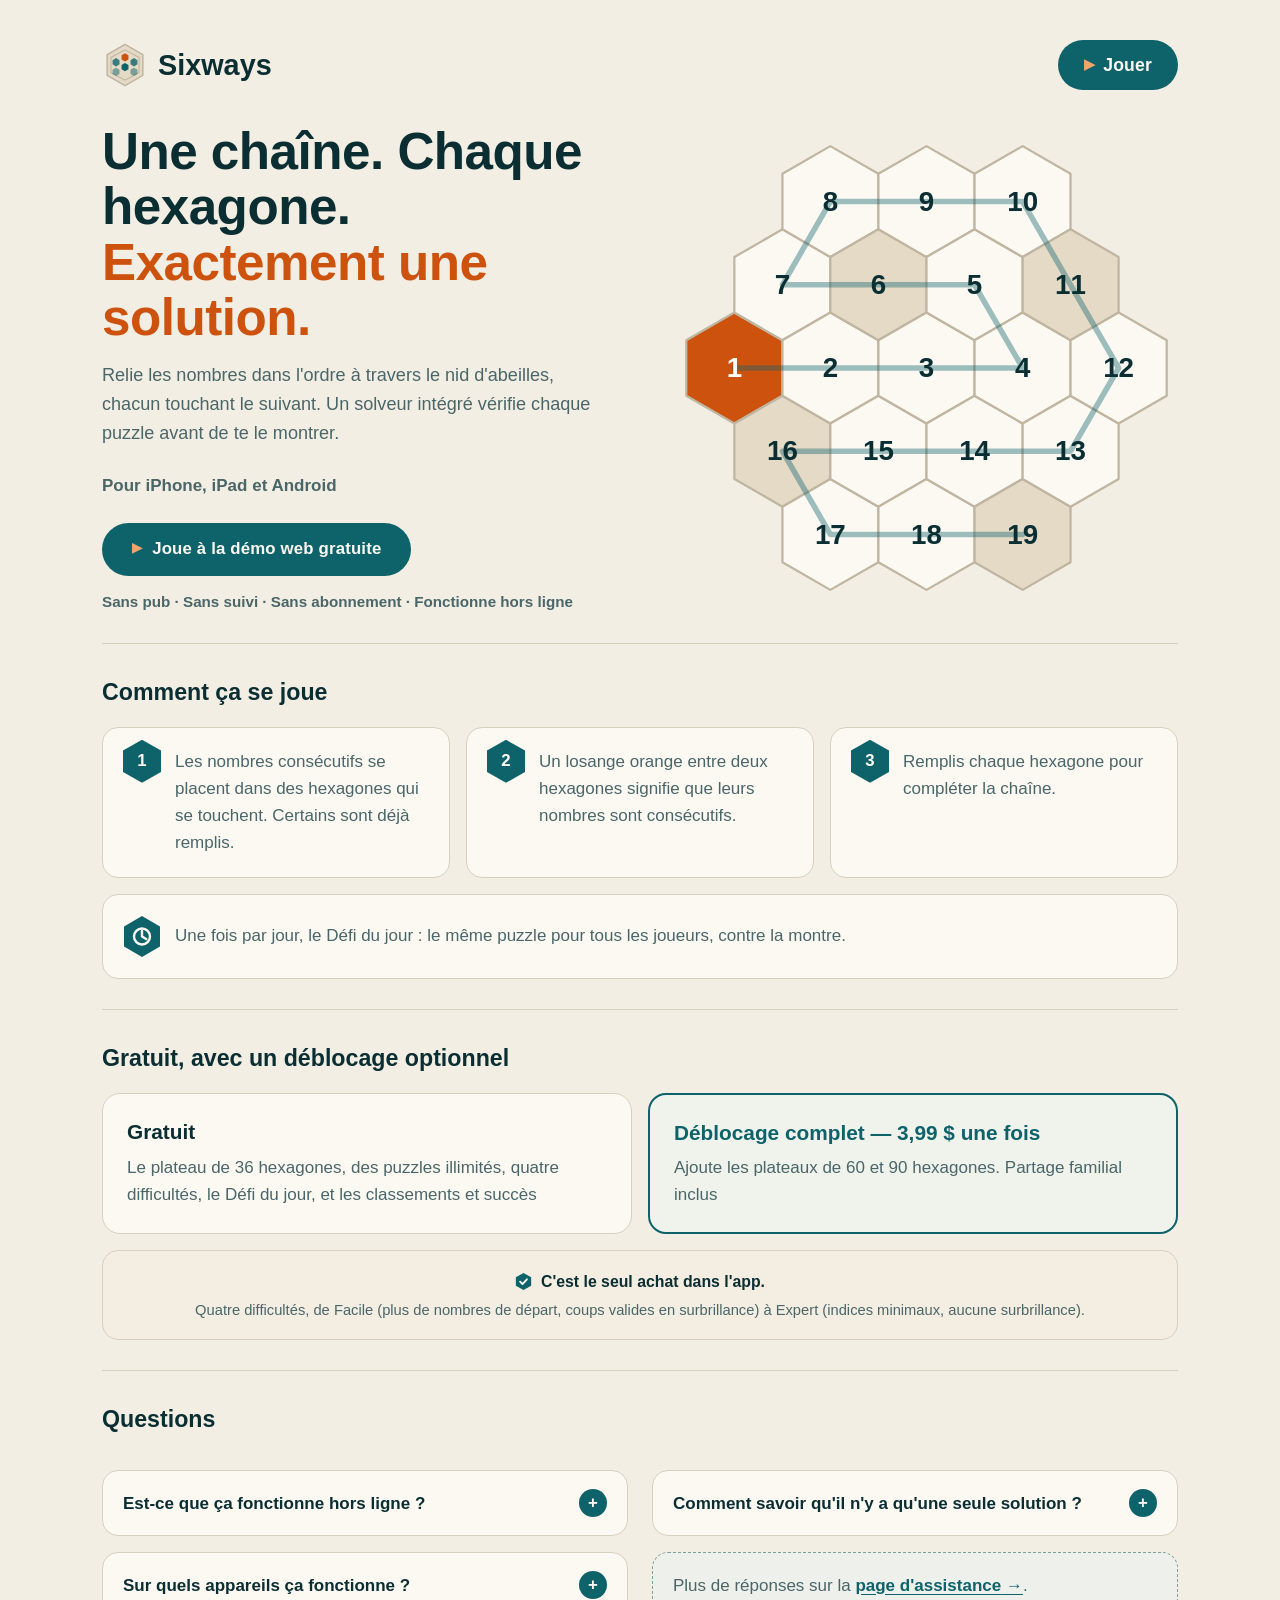
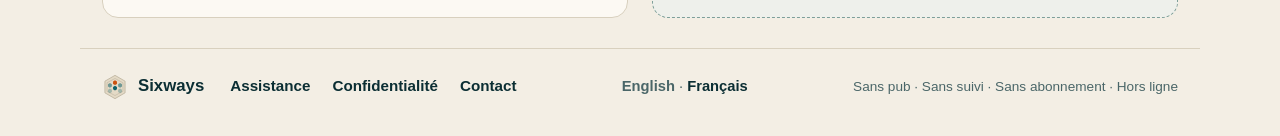
==== fr/index.html @ f5c94989 "Platform-neutral texts for Apple + Android + web, French quality sweep (Mistral-checked)" ====
<!DOCTYPE html>
<html lang="fr">
<head>
<meta charset="utf-8">
<meta name="viewport" content="width=device-width, initial-scale=1">
<title>Sixways — puzzle hexagonal de nombres</title>
<meta name="description" content="Sixways est un puzzle de logique hexagonal : relie les nombres sur le nid d'abeilles — chaque plateau a exactement une solution. Démo gratuite, puzzle du jour.">
<link rel="canonical" href="https://sixways.app/fr/">
<link rel="alternate" hreflang="en" href="https://sixways.app/">
<link rel="alternate" hreflang="fr" href="https://sixways.app/fr/">
<link rel="alternate" hreflang="x-default" href="https://sixways.app/">
<meta property="og:type" content="website">
<meta property="og:site_name" content="Sixways">
<meta property="og:title" content="Sixways — puzzle hexagonal de nombres">
<meta property="og:description" content="Sixways est un puzzle de logique hexagonal : relie les nombres sur le nid d'abeilles — chaque plateau a exactement une solution. Démo gratuite, puzzle du jour.">
<meta property="og:url" content="https://sixways.app/fr/">
<meta property="og:locale" content="fr_FR">
<meta property="og:locale:alternate" content="en_US">
<meta name="twitter:card" content="summary">
<meta name="twitter:title" content="Sixways — puzzle hexagonal de nombres">
<meta name="twitter:description" content="Sixways est un puzzle de logique hexagonal : relie les nombres sur le nid d'abeilles — chaque plateau a exactement une solution. Démo gratuite, puzzle du jour.">
<meta name="theme-color" content="#F3EEE4">
<meta name="theme-color" media="(prefers-color-scheme: dark)" content="#0B2226">
<link rel="icon" href="data:image/svg+xml,%3Csvg%20xmlns%3D%22http%3A%2F%2Fwww.w3.org%2F2000%2Fsvg%22%20viewBox%3D%220%200%2048%2048%22%3E%3Cpolygon%20points%3D%2224%2C2.5%2042.6%2C13.25%2042.6%2C34.75%2024%2C45.5%205.4%2C34.75%205.4%2C13.25%22%20fill%3D%22%23E4DAC6%22%20stroke%3D%22%23BFB5A0%22%20stroke-width%3D%221.6%22%2F%3E%3Cpolygon%20points%3D%2224%2C8.2%2038.7%2C16.1%2038.7%2C31.9%2024%2C39.8%209.3%2C31.9%209.3%2C16.1%22%20fill%3D%22none%22%20stroke%3D%22%23BFB5A0%22%20stroke-width%3D%221.1%22%2F%3E%3Cg%20transform%3D%22translate%289.6%209.6%29%20scale%280.72%29%22%3E%3Cg%20fill%3D%22%230E636B%22%3E%3Cpolygon%20points%3D%2220%2C3%2025%2C6%2025%2C12%2020%2C15%2015%2C12%2015%2C6%22%20fill%3D%22%23CC520E%22%2F%3E%3Cpolygon%20points%3D%2220%2C17%2025%2C20%2025%2C26%2020%2C29%2015%2C26%2015%2C20%22%2F%3E%3Cpolygon%20points%3D%227%2C10%2012%2C13%2012%2C19%207%2C22%202%2C19%202%2C13%22%20opacity%3D%22.55%22%2F%3E%3Cpolygon%20points%3D%2233%2C10%2038%2C13%2038%2C19%2033%2C22%2028%2C19%2028%2C13%22%20opacity%3D%22.55%22%2F%3E%3Cpolygon%20points%3D%227%2C24%2012%2C27%2012%2C33%207%2C36%202%2C33%202%2C27%22%20opacity%3D%22.3%22%2F%3E%3Cpolygon%20points%3D%2233%2C24%2038%2C27%2038%2C33%2033%2C36%2028%2C33%2028%2C27%22%20opacity%3D%22.3%22%2F%3E%3C%2Fg%3E%3C%2Fg%3E%3C%2Fsvg%3E">
<script type="application/ld+json">
{
  "@context": "https://schema.org",
  "@graph": [
    {
      "@type": "MobileApplication",
      "name": "Sixways",
      "url": "https://sixways.app/fr/",
      "description": "Sixways est un puzzle de logique hexagonal pour iPhone, iPad et Android : relie les nombres sur le nid d'abeilles, chaque plateau a exactement une solution. Gratuit, avec un déblocage complet optionnel à 3,99 $ en achat unique qui ajoute les grands plateaux. Sans pub, sans suivi, sans abonnement. Fonctionne hors ligne.",
      "operatingSystem": ["iOS", "Android"],
      "applicationCategory": "GameApplication",
      "inLanguage": ["fr", "en"],
      "offers": [
        { "@type": "Offer", "name": "Sixways (gratuit)", "price": "0", "priceCurrency": "USD" },
        { "@type": "Offer", "name": "Déblocage complet Sixways (achat unique intégré)", "price": "3.99", "priceCurrency": "USD" }
      ]
    },
    {
      "@type": "WebApplication",
      "name": "Démo web Sixways",
      "url": "https://sixways.app/play/",
      "description": "Joue à la démo gratuite de Sixways dans ton navigateur : le puzzle hexagonal de nombres en plateaux de 36, 60 et 90 cases, quatre difficultés, puzzles illimités et le défi du jour. Sans pub, sans suivi.",
      "applicationCategory": "GameApplication",
      "browserRequirements": "Requires JavaScript",
      "inLanguage": ["fr", "en"],
      "offers": { "@type": "Offer", "price": "0", "priceCurrency": "USD" }
    }
  ]
}
</script>
<link rel="stylesheet" href="../styles.css?v=11">
</head>
<body>
<header>
  <a class="brand" href="index.html" aria-label="Accueil Sixways"><svg width="26" height="26" viewBox="0 0 48 48" aria-hidden="true"><polygon points="24,2.5 42.6,13.25 42.6,34.75 24,45.5 5.4,34.75 5.4,13.25" fill="#E4DAC6" stroke="#BFB5A0" stroke-width="1.6"/><polygon points="24,8.2 38.7,16.1 38.7,31.9 24,39.8 9.3,31.9 9.3,16.1" fill="none" stroke="#BFB5A0" stroke-width="1.1"/><g transform="translate(9.6 9.6) scale(0.72)"><g fill="#0E636B"><polygon points="20,3 25,6 25,12 20,15 15,12 15,6" fill="#CC520E"/><polygon points="20,17 25,20 25,26 20,29 15,26 15,20"/><polygon points="7,10 12,13 12,19 7,22 2,19 2,13" opacity=".55"/><polygon points="33,10 38,13 38,19 33,22 28,19 28,13" opacity=".55"/><polygon points="7,24 12,27 12,33 7,36 2,33 2,27" opacity=".3"/><polygon points="33,24 38,27 38,33 33,36 28,33 28,27" opacity=".3"/></g></g></svg><span>Sixways</span></a>
  <nav aria-label="Main"><a class="nav-play" href="../play/"><span class="tri" aria-hidden="true">▶</span>Jouer</a></nav>
</header>
<main>

  <section class="hero">
    <h1>Une chaîne. Chaque hexagone.<br><span class="accent">Exactement une solution.</span></h1>
    <p class="lede">Relie les nombres dans l'ordre à travers le nid d'abeilles, chacun touchant le suivant. Un solveur intégré vérifie chaque puzzle avant de te le montrer.</p>
    <div class="board"><svg viewBox="-136 -126 272 252" role="img" aria-label="Un nid d'abeilles de dix-neuf hexagones avec les nombres de 1 à 19 reliés en une seule chaîne">
<polygon points="-103.9,-30.0 -77.9,-15.0 -77.9,15.0 -103.9,30.0 -129.9,15.0 -129.9,-15.0" fill="#CC520E" stroke="#BFB5A0" stroke-width="1.2" stroke-linejoin="round"/>
<polygon points="-77.9,15.0 -52.0,30.0 -52.0,60.0 -77.9,75.0 -103.9,60.0 -103.9,30.0" fill="#E4DAC6" stroke="#BFB5A0" stroke-width="1.2" stroke-linejoin="round"/>
<polygon points="-52.0,60.0 -26.0,75.0 -26.0,105.0 -52.0,120.0 -77.9,105.0 -77.9,75.0" fill="#FCF9F3" stroke="#BFB5A0" stroke-width="1.2" stroke-linejoin="round"/>
<polygon points="-77.9,-75.0 -52.0,-60.0 -52.0,-30.0 -77.9,-15.0 -103.9,-30.0 -103.9,-60.0" fill="#FCF9F3" stroke="#BFB5A0" stroke-width="1.2" stroke-linejoin="round"/>
<polygon points="-52.0,-30.0 -26.0,-15.0 -26.0,15.0 -52.0,30.0 -77.9,15.0 -77.9,-15.0" fill="#FCF9F3" stroke="#BFB5A0" stroke-width="1.2" stroke-linejoin="round"/>
<polygon points="-26.0,15.0 0.0,30.0 0.0,60.0 -26.0,75.0 -52.0,60.0 -52.0,30.0" fill="#FCF9F3" stroke="#BFB5A0" stroke-width="1.2" stroke-linejoin="round"/>
<polygon points="0.0,60.0 26.0,75.0 26.0,105.0 0.0,120.0 -26.0,105.0 -26.0,75.0" fill="#FCF9F3" stroke="#BFB5A0" stroke-width="1.2" stroke-linejoin="round"/>
<polygon points="-52.0,-120.0 -26.0,-105.0 -26.0,-75.0 -52.0,-60.0 -77.9,-75.0 -77.9,-105.0" fill="#FCF9F3" stroke="#BFB5A0" stroke-width="1.2" stroke-linejoin="round"/>
<polygon points="-26.0,-75.0 0.0,-60.0 0.0,-30.0 -26.0,-15.0 -52.0,-30.0 -52.0,-60.0" fill="#E4DAC6" stroke="#BFB5A0" stroke-width="1.2" stroke-linejoin="round"/>
<polygon points="0.0,-30.0 26.0,-15.0 26.0,15.0 0.0,30.0 -26.0,15.0 -26.0,-15.0" fill="#FCF9F3" stroke="#BFB5A0" stroke-width="1.2" stroke-linejoin="round"/>
<polygon points="26.0,15.0 52.0,30.0 52.0,60.0 26.0,75.0 0.0,60.0 0.0,30.0" fill="#FCF9F3" stroke="#BFB5A0" stroke-width="1.2" stroke-linejoin="round"/>
<polygon points="52.0,60.0 77.9,75.0 77.9,105.0 52.0,120.0 26.0,105.0 26.0,75.0" fill="#E4DAC6" stroke="#BFB5A0" stroke-width="1.2" stroke-linejoin="round"/>
<polygon points="0.0,-120.0 26.0,-105.0 26.0,-75.0 0.0,-60.0 -26.0,-75.0 -26.0,-105.0" fill="#FCF9F3" stroke="#BFB5A0" stroke-width="1.2" stroke-linejoin="round"/>
<polygon points="26.0,-75.0 52.0,-60.0 52.0,-30.0 26.0,-15.0 0.0,-30.0 0.0,-60.0" fill="#FCF9F3" stroke="#BFB5A0" stroke-width="1.2" stroke-linejoin="round"/>
<polygon points="52.0,-30.0 77.9,-15.0 77.9,15.0 52.0,30.0 26.0,15.0 26.0,-15.0" fill="#FCF9F3" stroke="#BFB5A0" stroke-width="1.2" stroke-linejoin="round"/>
<polygon points="77.9,15.0 103.9,30.0 103.9,60.0 77.9,75.0 52.0,60.0 52.0,30.0" fill="#FCF9F3" stroke="#BFB5A0" stroke-width="1.2" stroke-linejoin="round"/>
<polygon points="52.0,-120.0 77.9,-105.0 77.9,-75.0 52.0,-60.0 26.0,-75.0 26.0,-105.0" fill="#FCF9F3" stroke="#BFB5A0" stroke-width="1.2" stroke-linejoin="round"/>
<polygon points="77.9,-75.0 103.9,-60.0 103.9,-30.0 77.9,-15.0 52.0,-30.0 52.0,-60.0" fill="#E4DAC6" stroke="#BFB5A0" stroke-width="1.2" stroke-linejoin="round"/>
<polygon points="103.9,-30.0 129.9,-15.0 129.9,15.0 103.9,30.0 77.9,15.0 77.9,-15.0" fill="#FCF9F3" stroke="#BFB5A0" stroke-width="1.2" stroke-linejoin="round"/>
<polyline points="-103.9,0.0 -52.0,0.0 0.0,0.0 52.0,0.0 26.0,-45.0 -26.0,-45.0 -77.9,-45.0 -52.0,-90.0 0.0,-90.0 52.0,-90.0 77.9,-45.0 103.9,0.0 77.9,45.0 26.0,45.0 -26.0,45.0 -77.9,45.0 -52.0,90.0 0.0,90.0 52.0,90.0" fill="none" stroke="#0E636B" stroke-width="3" stroke-linecap="round" stroke-linejoin="round" opacity="0.4"/>
<text x="-103.9" y="5.0" text-anchor="middle" font-size="15" font-weight="700" fill="#FFFDF9" font-family="ui-rounded,-apple-system,'SF Pro Rounded',sans-serif">1</text>
<text x="-77.9" y="50.0" text-anchor="middle" font-size="15" font-weight="700" fill="#0B2E33" font-family="ui-rounded,-apple-system,'SF Pro Rounded',sans-serif">16</text>
<text x="-52.0" y="95.0" text-anchor="middle" font-size="15" font-weight="700" fill="#0B2E33" font-family="ui-rounded,-apple-system,'SF Pro Rounded',sans-serif">17</text>
<text x="-77.9" y="-40.0" text-anchor="middle" font-size="15" font-weight="700" fill="#0B2E33" font-family="ui-rounded,-apple-system,'SF Pro Rounded',sans-serif">7</text>
<text x="-52.0" y="5.0" text-anchor="middle" font-size="15" font-weight="700" fill="#0B2E33" font-family="ui-rounded,-apple-system,'SF Pro Rounded',sans-serif">2</text>
<text x="-26.0" y="50.0" text-anchor="middle" font-size="15" font-weight="700" fill="#0B2E33" font-family="ui-rounded,-apple-system,'SF Pro Rounded',sans-serif">15</text>
<text x="0.0" y="95.0" text-anchor="middle" font-size="15" font-weight="700" fill="#0B2E33" font-family="ui-rounded,-apple-system,'SF Pro Rounded',sans-serif">18</text>
<text x="-52.0" y="-85.0" text-anchor="middle" font-size="15" font-weight="700" fill="#0B2E33" font-family="ui-rounded,-apple-system,'SF Pro Rounded',sans-serif">8</text>
<text x="-26.0" y="-40.0" text-anchor="middle" font-size="15" font-weight="700" fill="#0B2E33" font-family="ui-rounded,-apple-system,'SF Pro Rounded',sans-serif">6</text>
<text x="0.0" y="5.0" text-anchor="middle" font-size="15" font-weight="700" fill="#0B2E33" font-family="ui-rounded,-apple-system,'SF Pro Rounded',sans-serif">3</text>
<text x="26.0" y="50.0" text-anchor="middle" font-size="15" font-weight="700" fill="#0B2E33" font-family="ui-rounded,-apple-system,'SF Pro Rounded',sans-serif">14</text>
<text x="52.0" y="95.0" text-anchor="middle" font-size="15" font-weight="700" fill="#0B2E33" font-family="ui-rounded,-apple-system,'SF Pro Rounded',sans-serif">19</text>
<text x="0.0" y="-85.0" text-anchor="middle" font-size="15" font-weight="700" fill="#0B2E33" font-family="ui-rounded,-apple-system,'SF Pro Rounded',sans-serif">9</text>
<text x="26.0" y="-40.0" text-anchor="middle" font-size="15" font-weight="700" fill="#0B2E33" font-family="ui-rounded,-apple-system,'SF Pro Rounded',sans-serif">5</text>
<text x="52.0" y="5.0" text-anchor="middle" font-size="15" font-weight="700" fill="#0B2E33" font-family="ui-rounded,-apple-system,'SF Pro Rounded',sans-serif">4</text>
<text x="77.9" y="50.0" text-anchor="middle" font-size="15" font-weight="700" fill="#0B2E33" font-family="ui-rounded,-apple-system,'SF Pro Rounded',sans-serif">13</text>
<text x="52.0" y="-85.0" text-anchor="middle" font-size="15" font-weight="700" fill="#0B2E33" font-family="ui-rounded,-apple-system,'SF Pro Rounded',sans-serif">10</text>
<text x="77.9" y="-40.0" text-anchor="middle" font-size="15" font-weight="700" fill="#0B2E33" font-family="ui-rounded,-apple-system,'SF Pro Rounded',sans-serif">11</text>
<text x="103.9" y="5.0" text-anchor="middle" font-size="15" font-weight="700" fill="#0B2E33" font-family="ui-rounded,-apple-system,'SF Pro Rounded',sans-serif">12</text>
</svg></div>
    <p class="soon">Pour iPhone, iPad et Android</p>
    <p class="play-cta"><a class="play-button" href="../play/"><span class="tri" aria-hidden="true">▶</span>Joue à la démo web gratuite</a></p>
    <p class="promises">Sans pub · Sans suivi · Sans abonnement · Fonctionne hors ligne</p>
  </section>

  <section>
    <h2>Comment ça se joue</h2>
    <ol class="steps">
      <li><span>1</span>Les nombres consécutifs se placent dans des hexagones qui se touchent. Certains sont déjà remplis.</li>
      <li><span>2</span>Un losange orange entre deux hexagones signifie que leurs nombres sont consécutifs.</li>
      <li><span>3</span>Remplis chaque hexagone pour compléter la chaîne.</li>
    </ol>
    <div class="daily-note">
      <svg class="daily-mark" width="38" height="43" viewBox="0 0 38 43" aria-hidden="true"><polygon points="19,1 37,11.4 37,31.6 19,42 1,31.6 1,11.4" fill="#0E636B"/><circle cx="19" cy="21.5" r="8" fill="none" stroke="#FCF9F3" stroke-width="2.4"/><path d="M19 15.9 V21.5 L23.2 24.1" fill="none" stroke="#FCF9F3" stroke-width="2.4" stroke-linecap="round" stroke-linejoin="round"/></svg>
      <p>Une fois par jour, le Défi du jour : le même puzzle pour tous les joueurs, contre la montre.</p>
    </div>
  </section>

  <section>
    <h2>Gratuit, avec un déblocage optionnel</h2>
    <ul class="boards">
      <li><strong>Gratuit</strong><span>Le plateau de 36 hexagones, des puzzles illimités, quatre difficultés, le Défi du jour, et les classements et succès</span></li>
      <li><strong>Déblocage complet — 3,99 $ une fois</strong><span>Ajoute les plateaux de 60 et 90 hexagones. Partage familial inclus</span></li>
    </ul>
    <div class="pricing-note">
      <p class="note-main"><svg class="note-mark" width="17" height="19" viewBox="0 0 20 22" aria-hidden="true"><polygon points="10,1 19,6 19,16 10,21 1,16 1,6" fill="#0E636B"/><path d="M6 11.2 8.8 14 14 8.4" fill="none" stroke="#FCF9F3" stroke-width="2.2" stroke-linecap="round" stroke-linejoin="round"/></svg>C'est le seul achat dans l'app.</p>
      <p class="note-sub">Quatre difficultés, de Facile (plus de nombres de départ, coups valides en surbrillance) à Expert (indices minimaux, aucune surbrillance).</p>
    </div>
  </section>

  <section class="faq">
    <h2>Questions</h2>
    <details>
      <summary>Est-ce que ça fonctionne hors ligne ?</summary>
      <p>Oui. Les puzzles sont générés sur ton appareil et ta progression y est
        enregistrée. Seuls la boutique et les services de jeu utilisent une connexion :
        acheter ou restaurer le déblocage, et les classements.</p>
    </details>
    <details>
      <summary>Comment savoir qu'il n'y a qu'une seule solution ?</summary>
      <p>Un solveur intégré vérifie chaque puzzle avant de te le montrer. Si un plateau
        ne peut pas être prouvé comme ayant exactement une solution, il n'arrive jamais
        sur ton écran.</p>
    </details>
    <details>
      <summary>Sur quels appareils ça fonctionne ?</summary>
      <p>Tout iPhone ou iPad sous iOS 17 ou plus récent, ou un téléphone ou une
        tablette Android. Le déblocage te suit sur tes appareils connectés au même
        compte de boutique (compte Apple ou compte Google). La démo gratuite
        fonctionne aussi dans tout navigateur récent.</p>
    </details>
    <p class="more"><span>Plus de réponses sur la <a href="support.html">page d'assistance</a>.</span></p>
  </section>

</main>
<footer>
  <a class="brand" href="index.html"><svg width="26" height="26" viewBox="0 0 48 48" aria-hidden="true"><polygon points="24,2.5 42.6,13.25 42.6,34.75 24,45.5 5.4,34.75 5.4,13.25" fill="#E4DAC6" stroke="#BFB5A0" stroke-width="1.6"/><polygon points="24,8.2 38.7,16.1 38.7,31.9 24,39.8 9.3,31.9 9.3,16.1" fill="none" stroke="#BFB5A0" stroke-width="1.1"/><g transform="translate(9.6 9.6) scale(0.72)"><g fill="#0E636B"><polygon points="20,3 25,6 25,12 20,15 15,12 15,6" fill="#CC520E"/><polygon points="20,17 25,20 25,26 20,29 15,26 15,20"/><polygon points="7,10 12,13 12,19 7,22 2,19 2,13" opacity=".55"/><polygon points="33,10 38,13 38,19 33,22 28,19 28,13" opacity=".55"/><polygon points="7,24 12,27 12,33 7,36 2,33 2,27" opacity=".3"/><polygon points="33,24 38,27 38,33 33,36 28,33 28,27" opacity=".3"/></g></g></svg><span>Sixways</span></a>
  <nav aria-label="Footer"><a href="support.html">Assistance</a><a href="privacy.html">Confidentialité</a><a href="mailto:support@sixways.app?subject=Assistance%20Sixways">Contact</a></nav>
  <p class="lang-select"><a href="../">English</a> · <span class="lang-current">Français</span></p>
  <p class="trust">Sans pub · Sans suivi · Sans abonnement · Hors ligne</p>
</footer>
</body>
</html>
---- styles.css ----
/* Sixways — one column, warm cream, deep teal, burnt orange.
   Palette mirrors the app. No cards, no shadows: whitespace and hairlines. */
:root {
  --canvas: #F3EEE4;
  --surface: #FCF9F3;
  --parchment: #E4DAC6;
  --border: #D8D0BE;
  --ink: #0B2E33;
  --ink-soft: #4A6668;
  --orange: #CC520E;
  --orange-dark: #A84209;
  --teal: #0E636B;
  /* Spacing scale (multiples of 4): one section rhythm everywhere —
     --sp-section of air above AND below every hairline divider,
     16px heading-to-content, 16px from a card grid to following
     text, 16px card gaps and paragraph rhythm. */
  --sp-section: 26px;
}
* { box-sizing: border-box; }
body {
  margin: 0; background: var(--canvas); color: var(--ink);
  font-family: -apple-system, BlinkMacSystemFont, "SF Pro Text", "Segoe UI",
    Roboto, "Helvetica Neue", Arial, sans-serif;
  font-size: 17px; line-height: 1.6; -webkit-font-smoothing: antialiased;
}
h1, h2, .brand span, .steps span {
  font-family: ui-rounded, -apple-system, BlinkMacSystemFont, "SF Pro Rounded",
    "Segoe UI", Roboto, sans-serif;
}
a { color: var(--orange-dark); }
a:focus-visible, summary:focus-visible {
  outline: 3px solid var(--teal); outline-offset: 2px; border-radius: 6px;
}
header, main, footer { max-width: 680px; margin: 0 auto; padding: 0 22px; }

/* header + footer */
header {
  display: flex; align-items: center; justify-content: space-between;
  padding-top: 22px; padding-bottom: 10px;
}
.brand {
  display: flex; align-items: center; gap: 10px;
  color: var(--ink); text-decoration: none; font-weight: 800; font-size: 1.45rem;
}
/* Header brand carries more weight: a bigger mark, and the mark's faded
   hexes strengthened so the cluster reads at header size. The footer
   brand keeps the small, quiet treatment. */
header .brand { font-size: 1.68rem; }
header .brand svg { width: 42px; height: 42px; }
header .brand svg polygon:nth-of-type(3),
header .brand svg polygon:nth-of-type(4) { opacity: .8; }
header .brand svg polygon:nth-of-type(5),
header .brand svg polygon:nth-of-type(6) { opacity: .5; }
.brand svg { display: block; }
header nav, footer nav { display: flex; gap: 22px; }
header nav a, footer nav a {
  color: var(--ink); text-decoration: none; font-weight: 600; font-size: 0.95rem;
}
header nav a:hover, footer nav a:hover { color: var(--orange-dark); }
footer {
  display: flex; flex-wrap: wrap; align-items: center; gap: 12px 26px;
  border-top: 1px solid var(--border); margin-top: 0;
  padding-top: 24px; padding-bottom: 36px;
}
footer .brand { font-size: 1.05rem; }
footer p { margin: 0; margin-left: auto; color: var(--ink-soft); font-size: 0.9rem; }
/* Footer trust line: the same four promises as the hero's, one
   dot-separated line, never broken across lines. */
footer .trust { white-space: nowrap; font-size: 0.78rem; letter-spacing: -0.01em; }

/* hero */
.hero { text-align: center; padding: 16px 0 var(--sp-section); }
.hero h1 {
  font-size: clamp(2.1rem, 6.5vw, 3.2rem); line-height: 1.08; font-weight: 800;
  letter-spacing: -0.01em; margin: 0 0 16px;
}
.hero h1 .accent { color: var(--orange); }
.hero .lede { color: var(--ink-soft); font-size: 1.13rem; margin: 0 auto 24px; max-width: 32em; }
.board { max-width: 372px; margin: 0 auto 24px; }
.board svg { width: 100%; height: auto; display: block; }
.soon { font-weight: 700; margin: 0 0 8px; }
/* Trust strip: the four promises as ONE dot-separated line —
   the same format as the footer's trust line — sized to hold a
   single line at phone widths (360px included) in both languages,
   stepping up once there is room. Never wraps. */
.promises {
  margin: 0; padding: 0; white-space: nowrap;
  color: var(--ink-soft); font-size: 0.76rem; font-weight: 600;
  letter-spacing: -0.015em; line-height: 1.35;
}
.play-cta { margin: 16px 0; }
.play-button {
  display: inline-block; background: var(--teal); color: var(--surface);
  font-family: ui-rounded, -apple-system, BlinkMacSystemFont, "SF Pro Rounded",
    "Segoe UI", Roboto, sans-serif;
  font-weight: 700; font-size: 1.05rem; letter-spacing: 0.01em;
  text-decoration: none; padding: 13px 30px; border-radius: 999px;
  transition: background-color .18s ease, transform .18s ease;
}
.play-button:hover { background: #0A4E54; transform: translateY(-1px); }
/* Header Play pill: the big button's colours, header size. Support and
   Privacy live in the footer; the top bar carries the brand and Play. */
header nav a.nav-play {
  background: var(--teal); color: var(--surface);
  font-family: ui-rounded, -apple-system, BlinkMacSystemFont, "SF Pro Rounded",
    "Segoe UI", Roboto, sans-serif;
  font-weight: 700; font-size: 1rem; letter-spacing: 0.01em;
  padding: 9px 22px; border-radius: 999px;
  transition: background-color .18s ease;
}
header nav a.nav-play:hover { background: #0A4E54; color: var(--surface); }
/* Language selection lives in the footer, not the top bar. */
.lang-select { font-size: 0.92rem; color: var(--ink-soft); }
.lang-select a { color: var(--ink-soft); text-decoration: none; font-weight: 600; }
.lang-select a:hover { color: var(--orange-dark); }
.lang-select .lang-current { color: var(--ink); font-weight: 700; }
.nav-play .tri { color: #F2A56B; font-size: 0.8em; margin-right: 8px; vertical-align: 2px; }
.play-button .tri { color: #F2A56B; font-size: 0.8em; margin-right: 10px; vertical-align: 2px; }

/* sections */
section { padding: var(--sp-section) 0; border-top: 1px solid var(--border); margin-top: 0; }
.hero { border-top: none; margin-top: 0; }
h2 { font-size: 1.45rem; font-weight: 800; margin: 0 0 16px; }
section p { color: var(--ink-soft); margin: 0 0 16px; }
section p strong { color: var(--ink); }

.steps { list-style: none; margin: 0 0 16px; padding: 0; }
.steps li { display: flex; gap: 14px; margin-bottom: 12px; color: var(--ink-soft); }
.steps li span { color: var(--teal); font-weight: 800; font-size: 1.15rem; line-height: 1.45; }

.boards { list-style: none; margin: 0 0 16px; padding: 0; }
.boards li {
  display: flex; flex-wrap: wrap; gap: 4px 16px; align-items: baseline;
  padding: 11px 0; border-bottom: 1px solid var(--border);
}
.boards li:first-child { padding-top: 2px; }
.boards li:last-child { border-bottom: none; }
.boards strong { min-width: 128px; }
.boards span { color: var(--ink-soft); }

/* faq */
.faq details { border-bottom: 1px solid var(--border); }
.faq details:last-of-type { border-bottom: none; }
.faq summary {
  cursor: pointer; font-weight: 700; padding: 13px 0; list-style: none;
  display: flex; justify-content: space-between; align-items: center; gap: 12px;
}
.faq summary::-webkit-details-marker { display: none; }
.faq summary::after { content: "+"; color: var(--orange); font-size: 1.25rem; font-weight: 800; }
.faq details[open ] summary::after { content: "–"; }
.faq details p { margin: 0 0 15px; }
/* "More answers" is a card in its own right, not filler parked in
   the grid's spare cell: the FAQ cards' geometry, a soft teal tint
   and a dashed teal edge, with the support link as the point of
   the card. */
.faq .more {
  background: color-mix(in srgb, var(--teal) 6%, var(--surface));
  border: 1px dashed color-mix(in srgb, var(--teal) 45%, var(--border));
  border-radius: 16px; padding: 16px 20px; margin: 0;
  display: flex; align-items: center;
}
.faq .more a {
  color: var(--teal); font-weight: 800;
  text-decoration: underline; text-underline-offset: 3px;
}
.faq .more a::after { content: " →"; }
.faq .more a:hover { color: var(--orange-dark); }

/* prose pages (support / privacy) */
.prose h1 { font-size: clamp(1.9rem, 5vw, 2.5rem); font-weight: 800; margin: 8px 0 14px; }
.prose h2 { font-size: 1.25rem; margin: 32px 0 8px; }
.prose p, .prose li { color: var(--ink-soft); }
.prose p strong, .prose li strong { color: var(--ink); }
.prose .intro { font-size: 1.08rem; }

/* ---------- Tablet & desktop (≥768px) ----------
   Phone keeps the 680px single column above, unchanged. Wider
   screens get a wider measure (prose keeps a readable line length),
   a larger hero board, and — in landscape — a two-column hero
   (words left, board right) with the steps and FAQ using the width,
   so the page fills the screen instead of floating in it. */
@media (min-width: 768px) {
  :root { --sp-section: 30px; }
  /* Header cushion: ~18px more air above the brand row at tablet
     sizes, so it breathes below the browser toolbar instead of
     hugging it. The play page header gets the identical cushion. */
  header { padding-top: 40px; }
  /* Header pair steps up a notch at tablet sizes (Jordan,
     2026-11-20): logo mark 46px, wordmark 1.8rem, and the Play
     pill scaled with them so the pair stays balanced. The base
     sizes above carry a smaller step so the phone header doesn't
     crowd. */
  header .brand { font-size: 1.8rem; }
  header .brand svg { width: 46px; height: 46px; }
  header nav a.nav-play { font-size: 1.1rem; padding: 11px 26px; }
  header, main, footer { max-width: min(1120px, 94vw); }
  .board { max-width: 470px; }
  .prose { max-width: 780px; }
  .hero { padding-top: 24px; }
  /* Room to spare at tablet widths: the trust line steps up. */
  .promises { font-size: 0.95rem; letter-spacing: 0; }
  footer .trust { font-size: 0.85rem; letter-spacing: 0; }
}
@media (min-width: 1024px) and (orientation: landscape) {
  .hero {
    display: grid; grid-template-columns: minmax(0, 1.02fr) minmax(0, 1fr);
    column-gap: 60px; align-items: center; align-content: center; text-align: left;
  }
  .hero h1 { grid-column: 1; grid-row: 1; margin-bottom: 16px; }
  .hero .lede { grid-column: 1; grid-row: 2; margin: 0 0 24px; }
  .hero .board {
    grid-column: 2; grid-row: 1 / span 5; justify-self: center;
    width: 100%; max-width: 540px; margin: 0;
  }
  .hero .soon { grid-column: 1; grid-row: 3; }
  .hero .play-cta { grid-column: 1; grid-row: 4; }
  .hero .promises { grid-column: 1; grid-row: 5; justify-content: flex-start; }
}

/* ---------- Section cards: steps, pricing, FAQ ----------
   The flat hairline lists become soft cards in the site palette
   (flat, no shadows, per the brand). Presentation only — every word
   of copy is unchanged. Stacked on phone; steps three-across and
   pricing/FAQ two-across from 768px up. */
.steps { display: grid; gap: 16px; }
.steps li {
  background: var(--surface); border: 1px solid var(--border);
  border-radius: 16px; margin-bottom: 0; align-items: flex-start;
  /* The badge is taken out of the flow (below), so the text starts
     after badge + gap: 20px padding + 38px badge + 14px gap. */
  position: relative; padding: 20px 20px 20px 72px;
}
.steps li span {
  display: inline-flex; align-items: center; justify-content: center;
  width: 38px; height: 43px; background: var(--teal); color: var(--surface);
  font-size: 1.05rem; font-weight: 800; line-height: 1;
  /* One alignment rule for every card, however the text wraps:
     the badge's centre sits on the first text line's centre —
     top = 20px card padding + (27.2px line box − 43px badge) / 2.
     Absolute positioning keeps the rule identical in all three
     cards; no flex-item margin is involved. */
  position: absolute; left: 20px; top: 12px;
  clip-path: polygon(50% 0, 100% 25%, 100% 75%, 50% 100%, 0 75%, 0 25%);
}
/* Daily Race line: a card of the same family as the step cards —
   soft surface, hairline edge, the badge's hexagon carrying a
   clock for "against the clock" — so the section has no loose
   text under the steps. */
.daily-note {
  display: flex; align-items: center; gap: 14px;
  background: var(--surface); border: 1px solid var(--border);
  border-radius: 16px; padding: 20px;
}
.daily-note .daily-mark { flex: none; display: block; }
.daily-note p { margin: 0; }
.boards { display: grid; gap: 16px; }
.boards li {
  flex-direction: column; align-items: flex-start; gap: 8px;
  background: var(--surface); border: 1px solid var(--border);
  border-radius: 18px; padding: 24px;
}
.boards li:first-child { padding-top: 24px; }
.boards li:last-child { border-bottom: 1px solid var(--border); }
.boards strong { min-width: 0; font-size: 1.3rem; font-weight: 800; color: var(--ink); line-height: 1.3; }
/* Equal-height cards, uneven copy: headings share the top baseline,
   and each card's text centres in the space that remains, so the
   short card's spare air splits above and below its line instead of
   pooling at the bottom. */
.boards li span { margin-top: auto; margin-bottom: auto; }
.boards li:nth-child(2) {
  border: 2px solid var(--teal);
  background: color-mix(in srgb, var(--teal) 5%, var(--surface));
}
.boards li:nth-child(2) strong { color: var(--teal); }
/* Pricing footnote: the two lines that used to trail the cards as
   plain paragraphs now close the section as one designed unit — a
   soft full-width strip. The "only purchase" line sits centred and
   quiet with a small checked hex; the difficulties line is its
   caption. Copy verbatim, presentation only. */
.pricing-note {
  margin-top: 16px; text-align: center;
  background: color-mix(in srgb, var(--parchment) 38%, var(--surface));
  border: 1px solid var(--border); border-radius: 16px;
  padding: 18px 24px 16px;
}
.pricing-note p { margin: 0; }
.pricing-note .note-main {
  display: flex; align-items: center; justify-content: center; gap: 9px;
  color: var(--ink); font-weight: 600; font-size: 0.99rem;
}
.pricing-note .note-mark { flex: none; display: block; }
.pricing-note .note-sub { color: var(--ink-soft); font-size: 0.92rem; margin-top: 5px; }
.faq details {
  background: var(--surface); border: 1px solid var(--border);
  border-radius: 16px; padding: 2px 20px; margin-bottom: 14px;
}
.faq details:last-of-type { border-bottom: 1px solid var(--border); }
.faq summary { padding: 16px 0; }
.faq summary::after {
  content: "+"; flex: none; display: inline-flex; align-items: center; justify-content: center;
  width: 28px; height: 28px; border-radius: 50%;
  background: var(--teal); color: var(--surface); font-size: 1.05rem; font-weight: 800;
}
.faq details[open ] summary::after { content: "–"; background: var(--orange); }
@media (min-width: 768px) {
  .steps { grid-template-columns: repeat(3, 1fr); gap: 16px; }
  .boards { grid-template-columns: 1fr 1fr; gap: 16px; }
  section.faq { display: grid; grid-template-columns: 1fr 1fr; gap: 16px 24px; }
  .faq h2 { grid-column: 1 / -1; }
  /* Three cards in a two-column grid leave one cell over: the
     "More answers" card takes that cell at full row height, so the
     section closes evenly instead of trailing under a hole. */
  .faq .more { grid-column: 2; align-self: stretch; margin: 0; }
  .faq details { margin-bottom: 0; }
}

/* Dark mode (Batch 16, Jordan 2026-11-21): device preference only,
   no manual toggle. Same palette as the play page; the hero board
   artwork and the daily mark carry literal fills, so they are
   remapped here by attribute. */
@media (prefers-color-scheme: dark) {
  :root {
    --canvas: #0B2226;
    --surface: #14333A;
    --parchment: #265058;
    --border: #2A5258;
    --ink: #EAF3F1;
    --ink-soft: #9DB8B5;
    --orange: #E0641F;
    --orange-dark: #F0854C;
    --teal: #4FB3BC;
  }
  .play-button:hover { background: #6FC3CB; }
  header nav a.nav-play:hover { background: #6FC3CB; }
  .board svg polygon[fill="#FCF9F3"] { fill: #122E33; }
  .board svg polygon[fill="#E4DAC6"] { fill: #265058; }
  .board svg polygon[fill="#CC520E"] { fill: #E0641F; }
  .board svg polygon[stroke="#BFB5A0"] { stroke: #3D6B70; }
  .board svg polyline { stroke: #4FB3BC; }
  .board svg text[fill="#0B2E33"] { fill: #EAF3F1; }
  .daily-mark polygon { fill: #4FB3BC; }
  .daily-mark circle, .daily-mark path { stroke: #0B2226; }
}
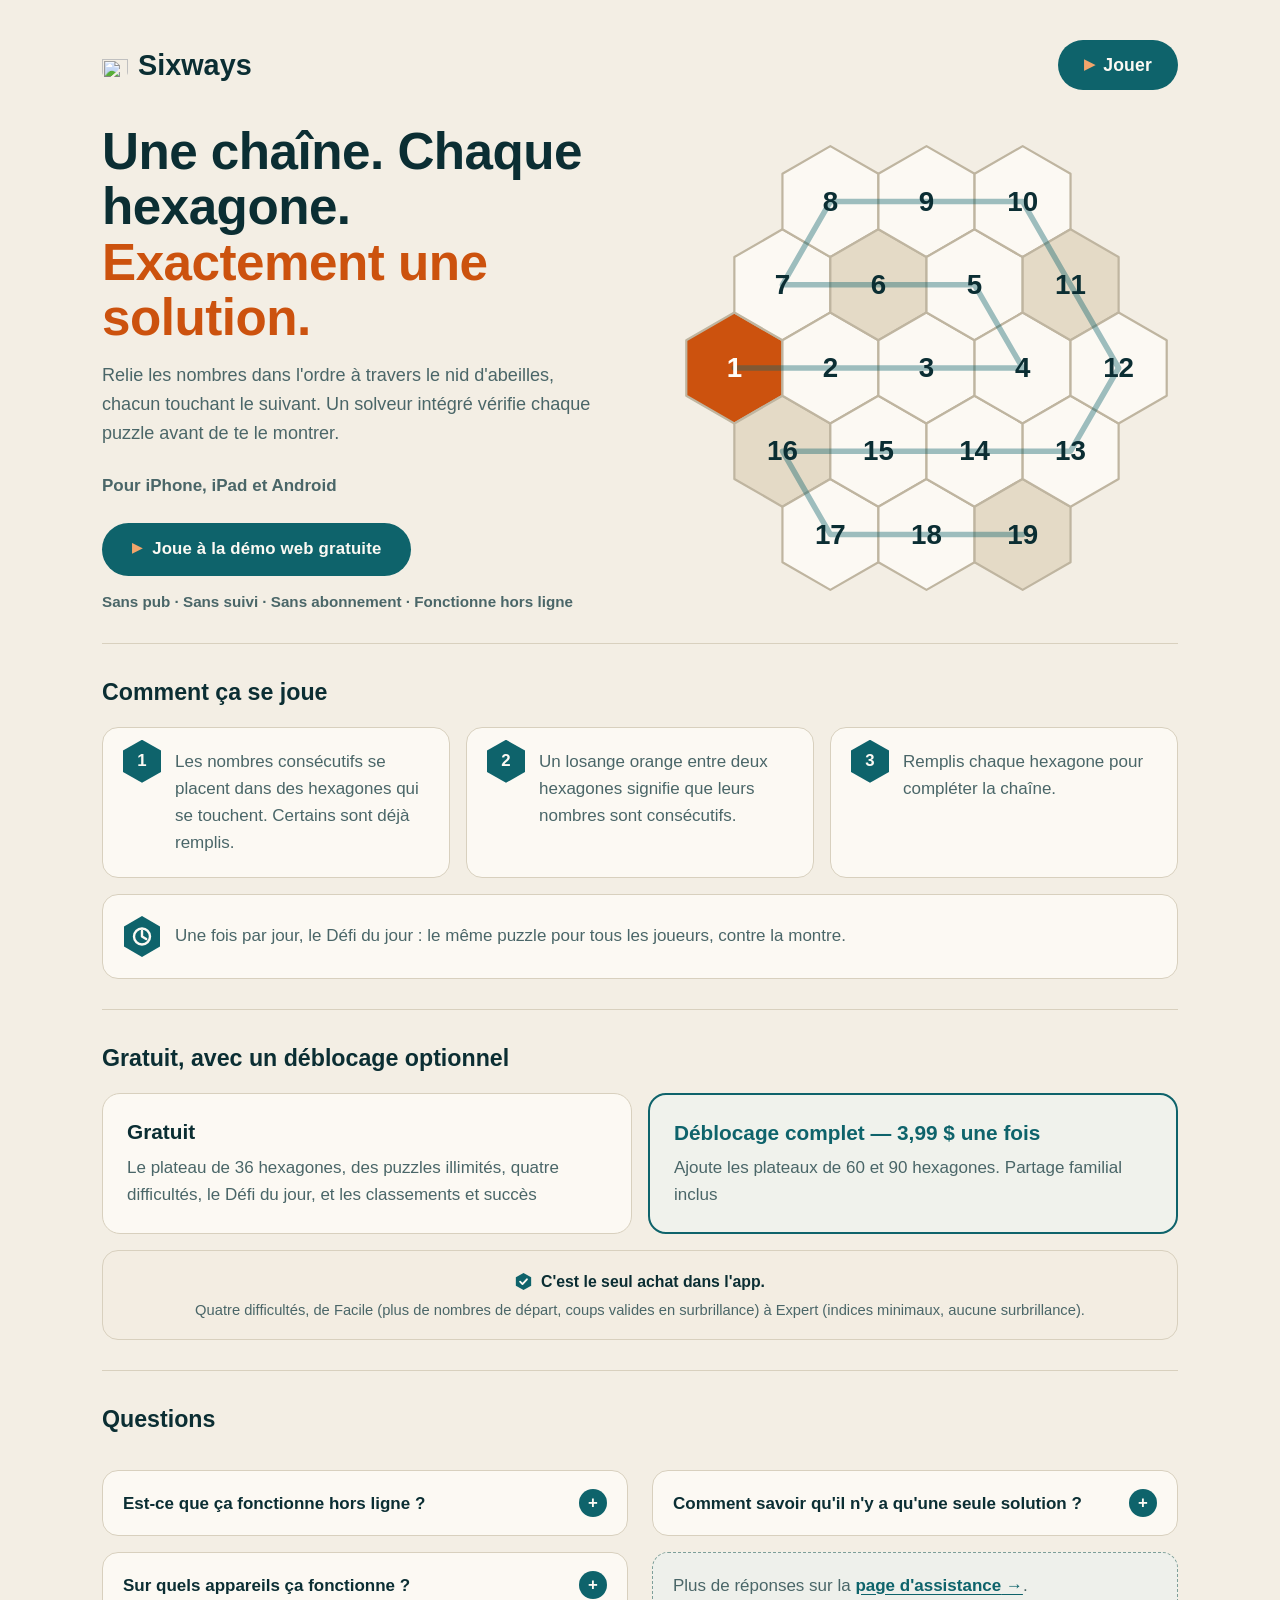
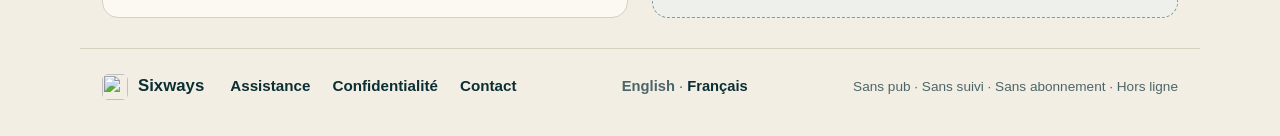
==== commit d9fd056e: "New app icon rollout: brand logo + favicon now use the 2026-11-24 icon design Header/footer brand ma" ====
--- a/fr/index.html
+++ b/fr/index.html
@@ -21,7 +21,8 @@
 <meta name="twitter:description" content="Sixways est un puzzle de logique hexagonal : relie les nombres sur le nid d'abeilles — chaque plateau a exactement une solution. Démo gratuite, puzzle du jour.">
 <meta name="theme-color" content="#F3EEE4">
 <meta name="theme-color" media="(prefers-color-scheme: dark)" content="#0B2226">
-<link rel="icon" href="data:image/svg+xml,%3Csvg%20xmlns%3D%22http%3A%2F%2Fwww.w3.org%2F2000%2Fsvg%22%20viewBox%3D%220%200%2048%2048%22%3E%3Cpolygon%20points%3D%2224%2C2.5%2042.6%2C13.25%2042.6%2C34.75%2024%2C45.5%205.4%2C34.75%205.4%2C13.25%22%20fill%3D%22%23E4DAC6%22%20stroke%3D%22%23BFB5A0%22%20stroke-width%3D%221.6%22%2F%3E%3Cpolygon%20points%3D%2224%2C8.2%2038.7%2C16.1%2038.7%2C31.9%2024%2C39.8%209.3%2C31.9%209.3%2C16.1%22%20fill%3D%22none%22%20stroke%3D%22%23BFB5A0%22%20stroke-width%3D%221.1%22%2F%3E%3Cg%20transform%3D%22translate%289.6%209.6%29%20scale%280.72%29%22%3E%3Cg%20fill%3D%22%230E636B%22%3E%3Cpolygon%20points%3D%2220%2C3%2025%2C6%2025%2C12%2020%2C15%2015%2C12%2015%2C6%22%20fill%3D%22%23CC520E%22%2F%3E%3Cpolygon%20points%3D%2220%2C17%2025%2C20%2025%2C26%2020%2C29%2015%2C26%2015%2C20%22%2F%3E%3Cpolygon%20points%3D%227%2C10%2012%2C13%2012%2C19%207%2C22%202%2C19%202%2C13%22%20opacity%3D%22.55%22%2F%3E%3Cpolygon%20points%3D%2233%2C10%2038%2C13%2038%2C19%2033%2C22%2028%2C19%2028%2C13%22%20opacity%3D%22.55%22%2F%3E%3Cpolygon%20points%3D%227%2C24%2012%2C27%2012%2C33%207%2C36%202%2C33%202%2C27%22%20opacity%3D%22.3%22%2F%3E%3Cpolygon%20points%3D%2233%2C24%2038%2C27%2038%2C33%2033%2C36%2028%2C33%2028%2C27%22%20opacity%3D%22.3%22%2F%3E%3C%2Fg%3E%3C%2Fg%3E%3C%2Fsvg%3E">
+<link rel="icon" type="image/png" href="/favicon.png">
+<link rel="apple-touch-icon" href="/apple-touch-icon.png">
 <script type="application/ld+json">
 {
   "@context": "https://schema.org",
@@ -56,7 +57,7 @@
 </head>
 <body>
 <header>
-  <a class="brand" href="index.html" aria-label="Accueil Sixways"><svg width="26" height="26" viewBox="0 0 48 48" aria-hidden="true"><polygon points="24,2.5 42.6,13.25 42.6,34.75 24,45.5 5.4,34.75 5.4,13.25" fill="#E4DAC6" stroke="#BFB5A0" stroke-width="1.6"/><polygon points="24,8.2 38.7,16.1 38.7,31.9 24,39.8 9.3,31.9 9.3,16.1" fill="none" stroke="#BFB5A0" stroke-width="1.1"/><g transform="translate(9.6 9.6) scale(0.72)"><g fill="#0E636B"><polygon points="20,3 25,6 25,12 20,15 15,12 15,6" fill="#CC520E"/><polygon points="20,17 25,20 25,26 20,29 15,26 15,20"/><polygon points="7,10 12,13 12,19 7,22 2,19 2,13" opacity=".55"/><polygon points="33,10 38,13 38,19 33,22 28,19 28,13" opacity=".55"/><polygon points="7,24 12,27 12,33 7,36 2,33 2,27" opacity=".3"/><polygon points="33,24 38,27 38,33 33,36 28,33 28,27" opacity=".3"/></g></g></svg><span>Sixways</span></a>
+  <a class="brand" href="index.html" aria-label="Accueil Sixways"><img src="/logo.png" width="26" height="26" alt="" aria-hidden="true" style="border-radius:6px"><span>Sixways</span></a>
   <nav aria-label="Main"><a class="nav-play" href="../play/"><span class="tri" aria-hidden="true">▶</span>Jouer</a></nav>
 </header>
 <main>
@@ -161,7 +162,7 @@
 
 </main>
 <footer>
-  <a class="brand" href="index.html"><svg width="26" height="26" viewBox="0 0 48 48" aria-hidden="true"><polygon points="24,2.5 42.6,13.25 42.6,34.75 24,45.5 5.4,34.75 5.4,13.25" fill="#E4DAC6" stroke="#BFB5A0" stroke-width="1.6"/><polygon points="24,8.2 38.7,16.1 38.7,31.9 24,39.8 9.3,31.9 9.3,16.1" fill="none" stroke="#BFB5A0" stroke-width="1.1"/><g transform="translate(9.6 9.6) scale(0.72)"><g fill="#0E636B"><polygon points="20,3 25,6 25,12 20,15 15,12 15,6" fill="#CC520E"/><polygon points="20,17 25,20 25,26 20,29 15,26 15,20"/><polygon points="7,10 12,13 12,19 7,22 2,19 2,13" opacity=".55"/><polygon points="33,10 38,13 38,19 33,22 28,19 28,13" opacity=".55"/><polygon points="7,24 12,27 12,33 7,36 2,33 2,27" opacity=".3"/><polygon points="33,24 38,27 38,33 33,36 28,33 28,27" opacity=".3"/></g></g></svg><span>Sixways</span></a>
+  <a class="brand" href="index.html"><img src="/logo.png" width="26" height="26" alt="" aria-hidden="true" style="border-radius:6px"><span>Sixways</span></a>
   <nav aria-label="Footer"><a href="support.html">Assistance</a><a href="privacy.html">Confidentialité</a><a href="mailto:support@sixways.app?subject=Assistance%20Sixways">Contact</a></nav>
   <p class="lang-select"><a href="../">English</a> · <span class="lang-current">Français</span></p>
   <p class="trust">Sans pub · Sans suivi · Sans abonnement · Hors ligne</p>
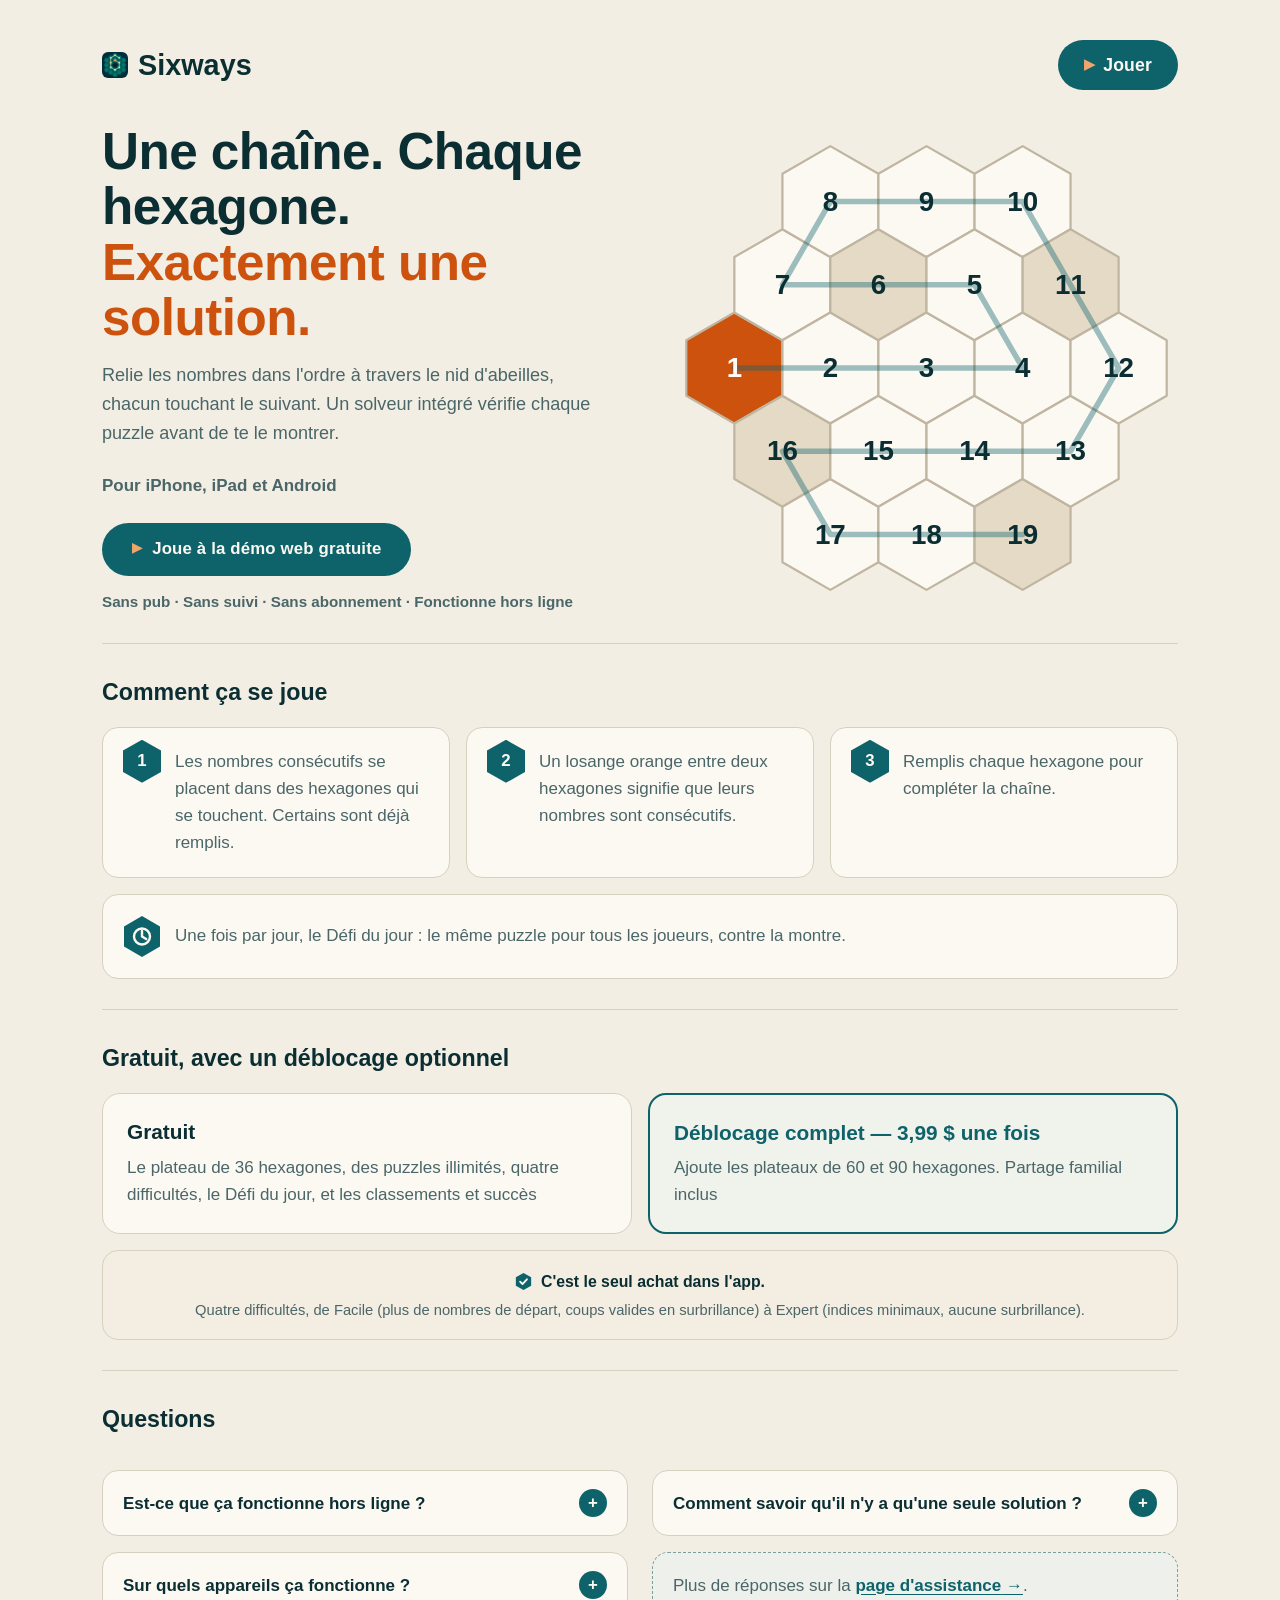
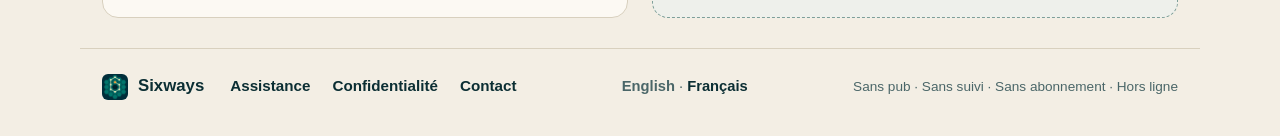
==== commit ae53685b: "Icon rollout fix: embed the new icon as data URIs (connector cannot store binary PNGs) The previous " ====
--- a/fr/index.html
+++ b/fr/index.html
@@ -21,8 +21,7 @@
 <meta name="twitter:description" content="Sixways est un puzzle de logique hexagonal : relie les nombres sur le nid d'abeilles — chaque plateau a exactement une solution. Démo gratuite, puzzle du jour.">
 <meta name="theme-color" content="#F3EEE4">
 <meta name="theme-color" media="(prefers-color-scheme: dark)" content="#0B2226">
-<link rel="icon" type="image/png" href="/favicon.png">
-<link rel="apple-touch-icon" href="/apple-touch-icon.png">
+<link rel="icon" type="image/png" href="[data-uri]">
 <script type="application/ld+json">
 {
   "@context": "https://schema.org",
@@ -57,7 +56,7 @@
 </head>
 <body>
 <header>
-  <a class="brand" href="index.html" aria-label="Accueil Sixways"><img src="/logo.png" width="26" height="26" alt="" aria-hidden="true" style="border-radius:6px"><span>Sixways</span></a>
+  <a class="brand" href="index.html" aria-label="Accueil Sixways"><img src="[data-uri]" width="26" height="26" alt="" aria-hidden="true" style="border-radius:6px"><span>Sixways</span></a>
   <nav aria-label="Main"><a class="nav-play" href="../play/"><span class="tri" aria-hidden="true">▶</span>Jouer</a></nav>
 </header>
 <main>
@@ -162,7 +161,7 @@
 
 </main>
 <footer>
-  <a class="brand" href="index.html"><img src="/logo.png" width="26" height="26" alt="" aria-hidden="true" style="border-radius:6px"><span>Sixways</span></a>
+  <a class="brand" href="index.html"><img src="[data-uri]" width="26" height="26" alt="" aria-hidden="true" style="border-radius:6px"><span>Sixways</span></a>
   <nav aria-label="Footer"><a href="support.html">Assistance</a><a href="privacy.html">Confidentialité</a><a href="mailto:support@sixways.app?subject=Assistance%20Sixways">Contact</a></nav>
   <p class="lang-select"><a href="../">English</a> · <span class="lang-current">Français</span></p>
   <p class="trust">Sans pub · Sans suivi · Sans abonnement · Hors ligne</p>
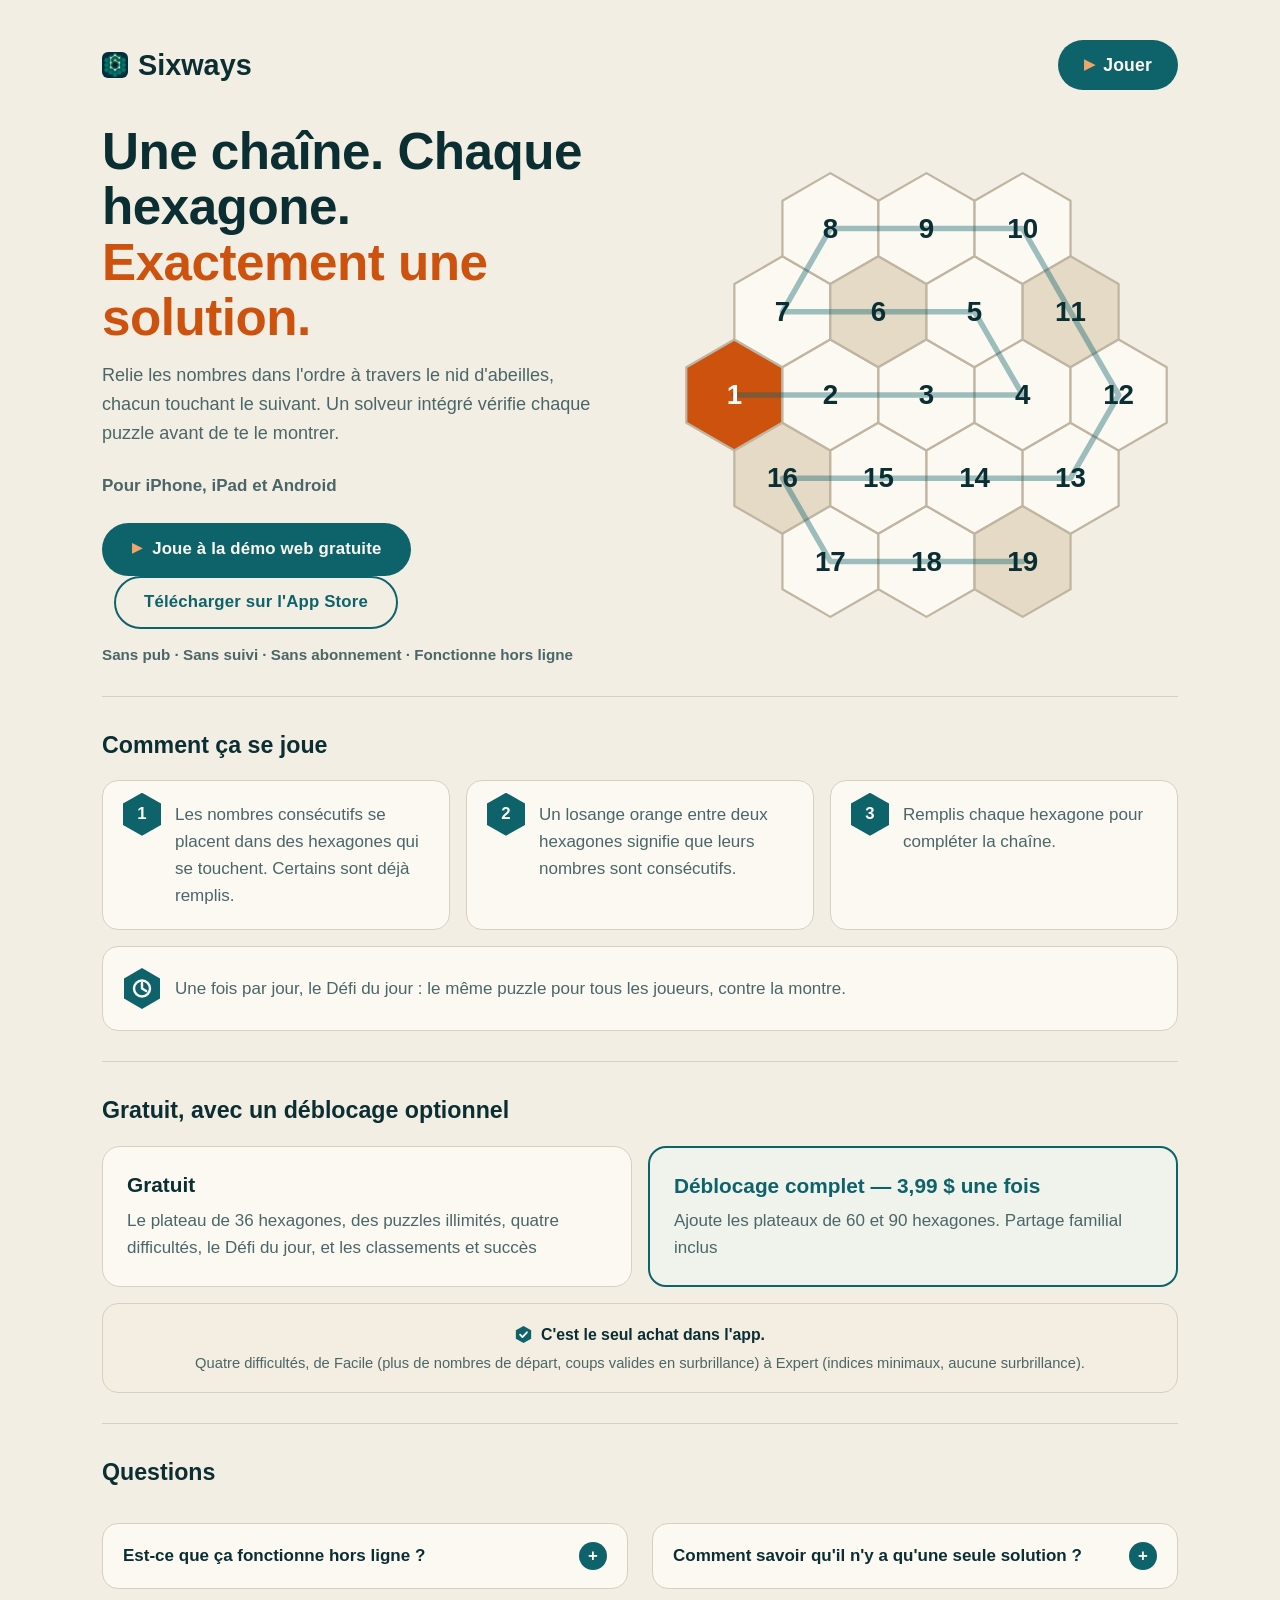
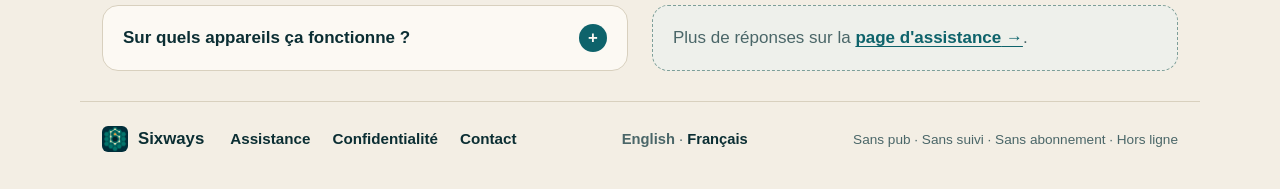
==== commit 7af145c2: "Homepage: add App Store download button next to the web demo CTA (v1.0 is live)" ====
--- a/fr/index.html
+++ b/fr/index.html
@@ -106,7 +106,7 @@
 <text x="103.9" y="5.0" text-anchor="middle" font-size="15" font-weight="700" fill="#0B2E33" font-family="ui-rounded,-apple-system,'SF Pro Rounded',sans-serif">12</text>
 </svg></div>
     <p class="soon">Pour iPhone, iPad et Android</p>
-    <p class="play-cta"><a class="play-button" href="../play/"><span class="tri" aria-hidden="true">▶</span>Joue à la démo web gratuite</a></p>
+    <p class="play-cta"><a class="play-button" href="../play/"><span class="tri" aria-hidden="true">▶</span>Joue à la démo web gratuite</a><a class="appstore-button" href="https://apps.apple.com/app/id6838450390">Télécharger sur l'App Store</a></p>
     <p class="promises">Sans pub · Sans suivi · Sans abonnement · Fonctionne hors ligne</p>
   </section>
 
--- a/styles.css
+++ b/styles.css
@@ -98,6 +98,19 @@
   transition: background-color .18s ease, transform .18s ease;
 }
 .play-button:hover { background: #0A4E54; transform: translateY(-1px); }
+/* App Store button: the web demo button's quieter sibling — same pill,
+   outlined until hovered. Sits beside it in the hero CTA row. */
+.appstore-button {
+  display: inline-block; background: transparent; color: var(--teal);
+  border: 2px solid var(--teal);
+  font-family: ui-rounded, -apple-system, BlinkMacSystemFont, "SF Pro Rounded",
+    "Segoe UI", Roboto, sans-serif;
+  font-weight: 700; font-size: 1.05rem; letter-spacing: 0.01em;
+  text-decoration: none; padding: 11px 28px; border-radius: 999px;
+  margin-left: 12px;
+  transition: background-color .18s ease, color .18s ease, transform .18s ease;
+}
+.appstore-button:hover { background: var(--teal); color: var(--surface); transform: translateY(-1px); }
 /* Header Play pill: the big button's colours, header size. Support and
    Privacy live in the footer; the top bar carries the brand and Play. */
 header nav a.nav-play {
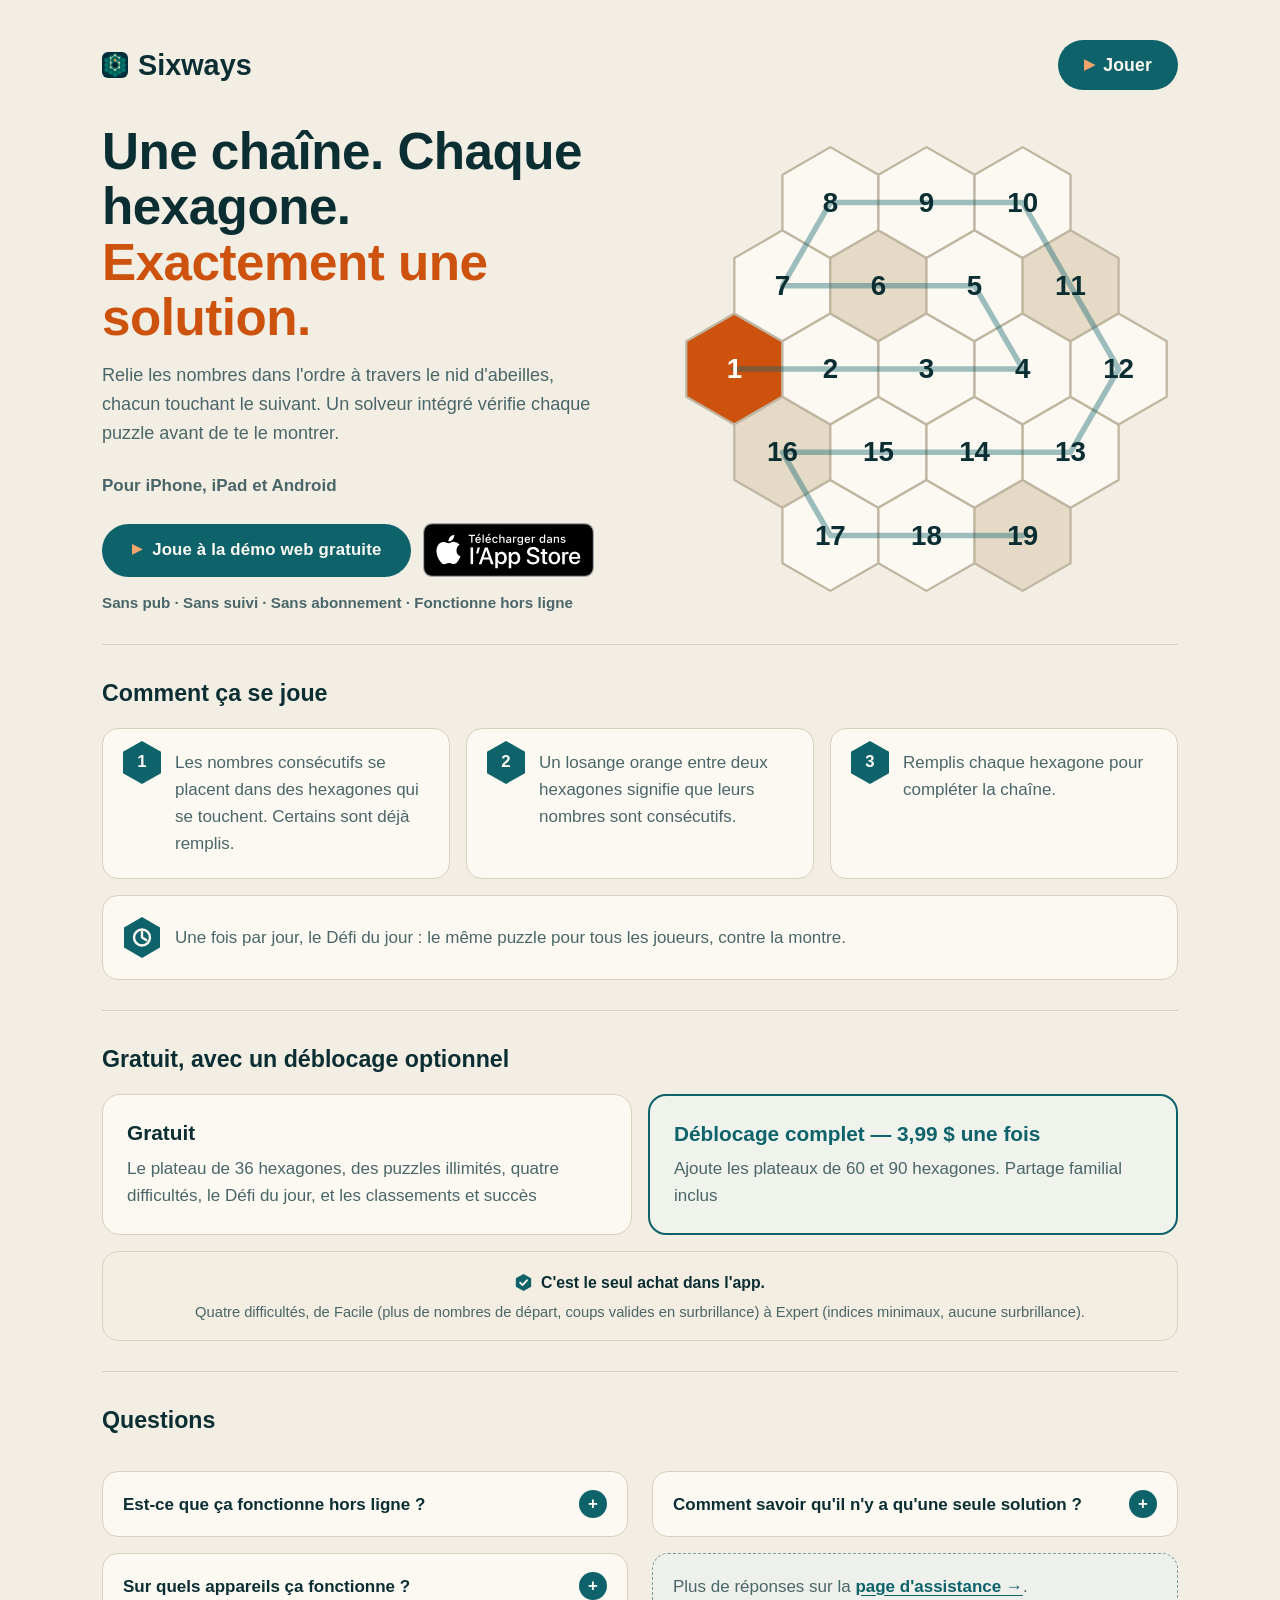
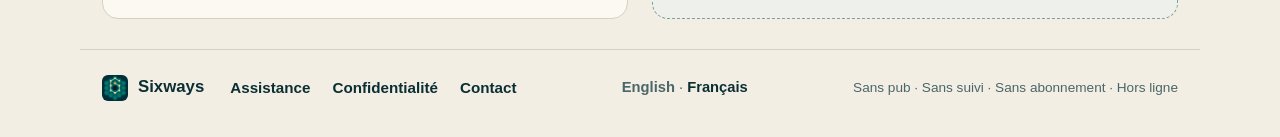
==== commit e2e818ac: "Use Apple's official App Store badge (EN + FR) on the homepages" ====
--- a/fr/index.html
+++ b/fr/index.html
@@ -106,7 +106,7 @@
 <text x="103.9" y="5.0" text-anchor="middle" font-size="15" font-weight="700" fill="#0B2E33" font-family="ui-rounded,-apple-system,'SF Pro Rounded',sans-serif">12</text>
 </svg></div>
     <p class="soon">Pour iPhone, iPad et Android</p>
-    <p class="play-cta"><a class="play-button" href="../play/"><span class="tri" aria-hidden="true">▶</span>Joue à la démo web gratuite</a><a class="appstore-button" href="https://apps.apple.com/app/id6838450390">Télécharger sur l'App Store</a></p>
+    <p class="play-cta"><a class="play-button" href="../play/"><span class="tri" aria-hidden="true">▶</span>Joue à la démo web gratuite</a><a class="appstore-badge" href="https://apps.apple.com/app/id6838450390"><img src="../assets/app-store-badge-fr.svg" alt="Télécharger sur l'App Store" width="171" height="54"></a></p>
     <p class="promises">Sans pub · Sans suivi · Sans abonnement · Fonctionne hors ligne</p>
   </section>
 
--- a/styles.css
+++ b/styles.css
@@ -98,19 +98,14 @@
   transition: background-color .18s ease, transform .18s ease;
 }
 .play-button:hover { background: #0A4E54; transform: translateY(-1px); }
-/* App Store button: the web demo button's quieter sibling — same pill,
-   outlined until hovered. Sits beside it in the hero CTA row. */
-.appstore-button {
-  display: inline-block; background: transparent; color: var(--teal);
-  border: 2px solid var(--teal);
-  font-family: ui-rounded, -apple-system, BlinkMacSystemFont, "SF Pro Rounded",
-    "Segoe UI", Roboto, sans-serif;
-  font-weight: 700; font-size: 1.05rem; letter-spacing: 0.01em;
-  text-decoration: none; padding: 11px 28px; border-radius: 999px;
-  margin-left: 12px;
-  transition: background-color .18s ease, color .18s ease, transform .18s ease;
-}
-.appstore-button:hover { background: var(--teal); color: var(--surface); transform: translateY(-1px); }
+/* App Store badge: Apple's official badge artwork, unmodified, beside
+   the web demo button in the hero CTA row. */
+.appstore-badge {
+  display: inline-block; margin-left: 12px; vertical-align: middle;
+  transition: transform .18s ease;
+}
+.appstore-badge:hover { transform: translateY(-1px); }
+.appstore-badge img { display: block; height: 54px; width: auto; }
 /* Header Play pill: the big button's colours, header size. Support and
    Privacy live in the footer; the top bar carries the brand and Play. */
 header nav a.nav-play {
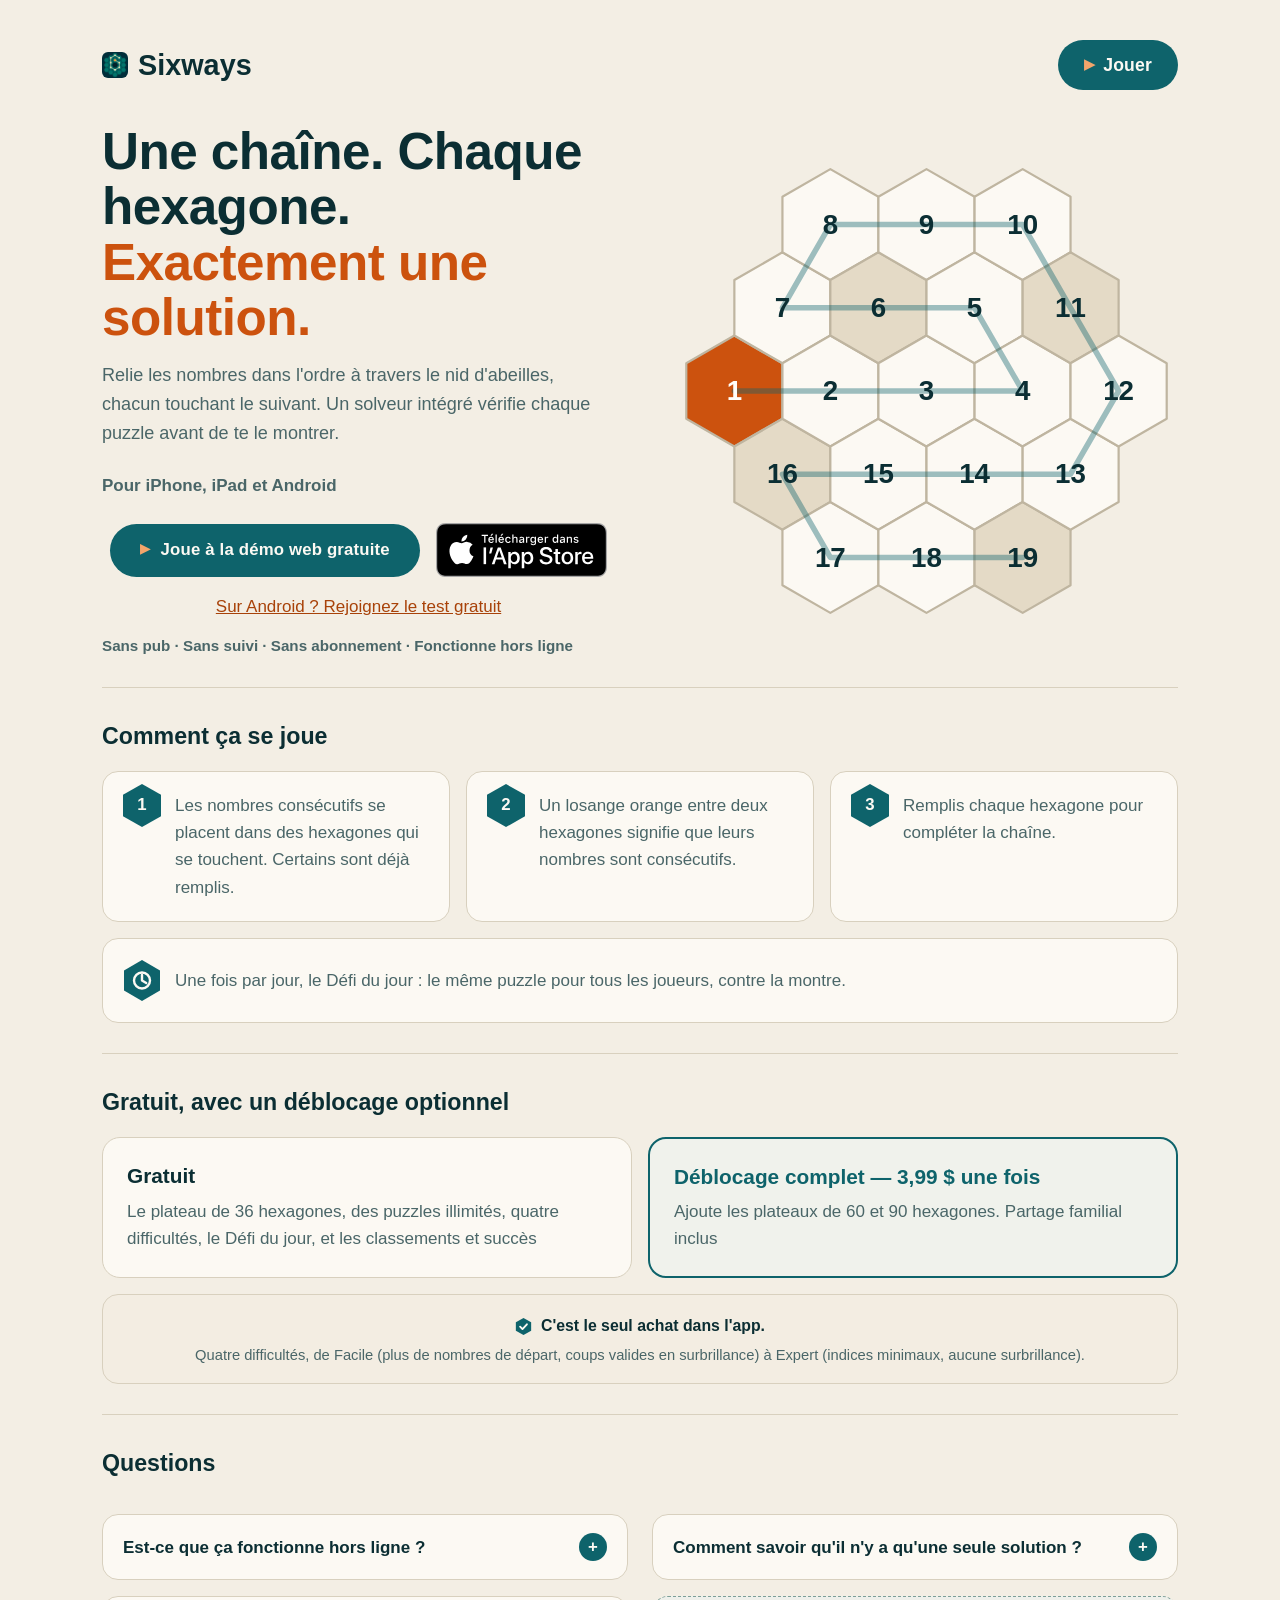
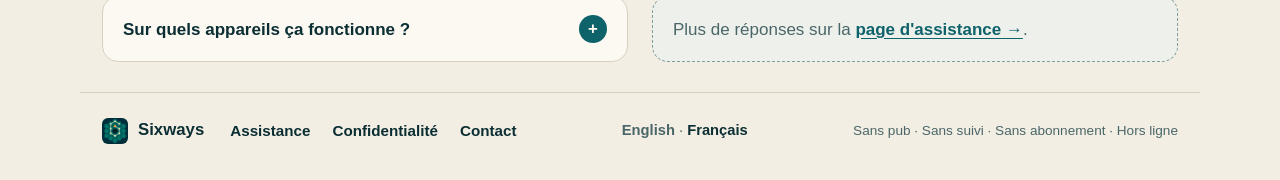
==== commit 73969eb7: "FR homepage: add Android tester page link beside the App Store badge" ====
--- a/fr/index.html
+++ b/fr/index.html
@@ -106,7 +106,7 @@
 <text x="103.9" y="5.0" text-anchor="middle" font-size="15" font-weight="700" fill="#0B2E33" font-family="ui-rounded,-apple-system,'SF Pro Rounded',sans-serif">12</text>
 </svg></div>
     <p class="soon">Pour iPhone, iPad et Android</p>
-    <p class="play-cta"><a class="play-button" href="../play/"><span class="tri" aria-hidden="true">▶</span>Joue à la démo web gratuite</a><a class="appstore-badge" href="https://apps.apple.com/app/id6838450390"><img src="../assets/app-store-badge-fr.svg" alt="Télécharger sur l'App Store" width="171" height="54"></a></p>
+    <p class="play-cta"><a class="play-button" href="../play/"><span class="tri" aria-hidden="true">▶</span>Joue à la démo web gratuite</a><a class="appstore-badge" href="https://apps.apple.com/app/id6838450390"><img src="../assets/app-store-badge-fr.svg" alt="Télécharger sur l'App Store" width="171" height="54"></a><a class="android-test" href="https://sixways.app/test/">Sur Android ? Rejoignez le test gratuit</a></p>
     <p class="promises">Sans pub · Sans suivi · Sans abonnement · Fonctionne hors ligne</p>
   </section>
 
--- a/styles.css
+++ b/styles.css
@@ -88,7 +88,7 @@
   color: var(--ink-soft); font-size: 0.76rem; font-weight: 600;
   letter-spacing: -0.015em; line-height: 1.35;
 }
-.play-cta { margin: 16px 0; }
+.play-cta { margin: 16px 0; display: flex; flex-wrap: wrap; gap: 16px; align-items: center; justify-content: center; }
 .play-button {
   display: inline-block; background: var(--teal); color: var(--surface);
   font-family: ui-rounded, -apple-system, BlinkMacSystemFont, "SF Pro Rounded",
@@ -101,7 +101,7 @@
 /* App Store badge: Apple's official badge artwork, unmodified, beside
    the web demo button in the hero CTA row. */
 .appstore-badge {
-  display: inline-block; margin-left: 12px; vertical-align: middle;
+  display: inline-block; vertical-align: middle;
   transition: transform .18s ease;
 }
 .appstore-badge:hover { transform: translateY(-1px); }
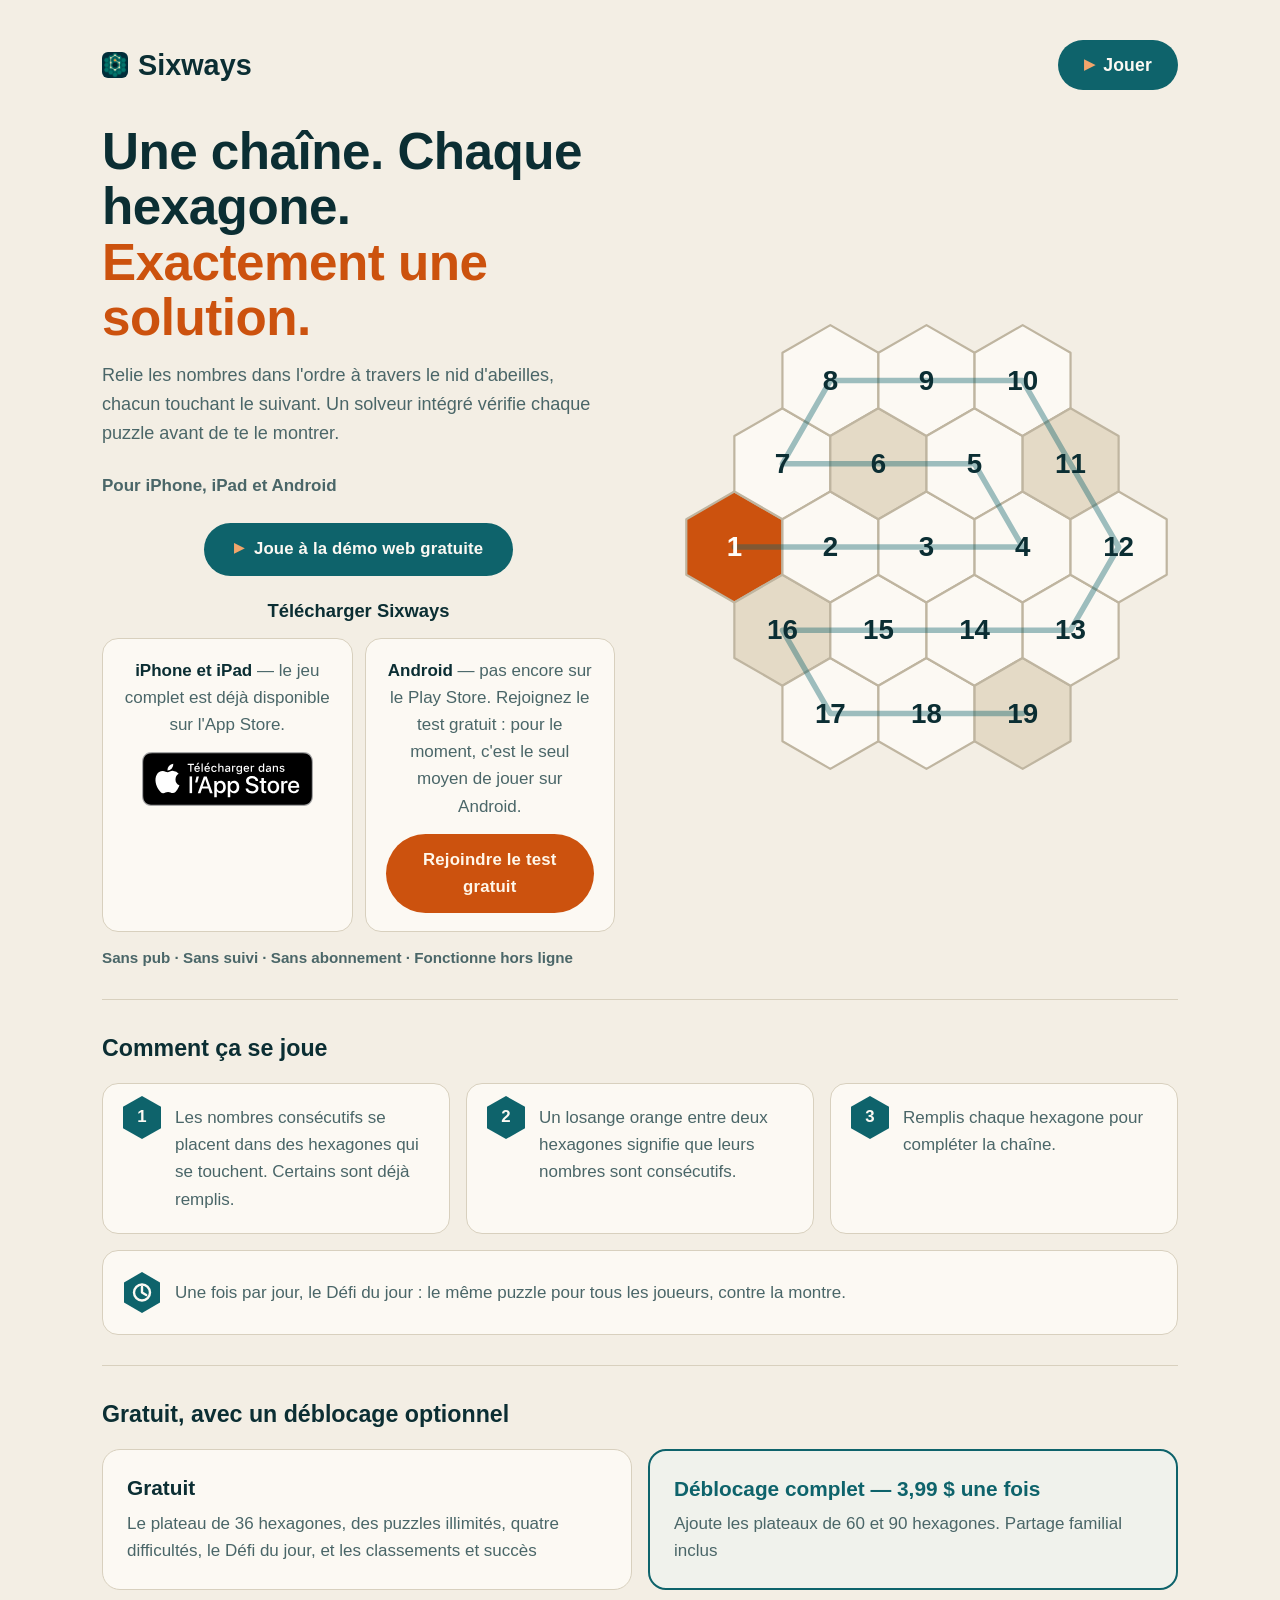
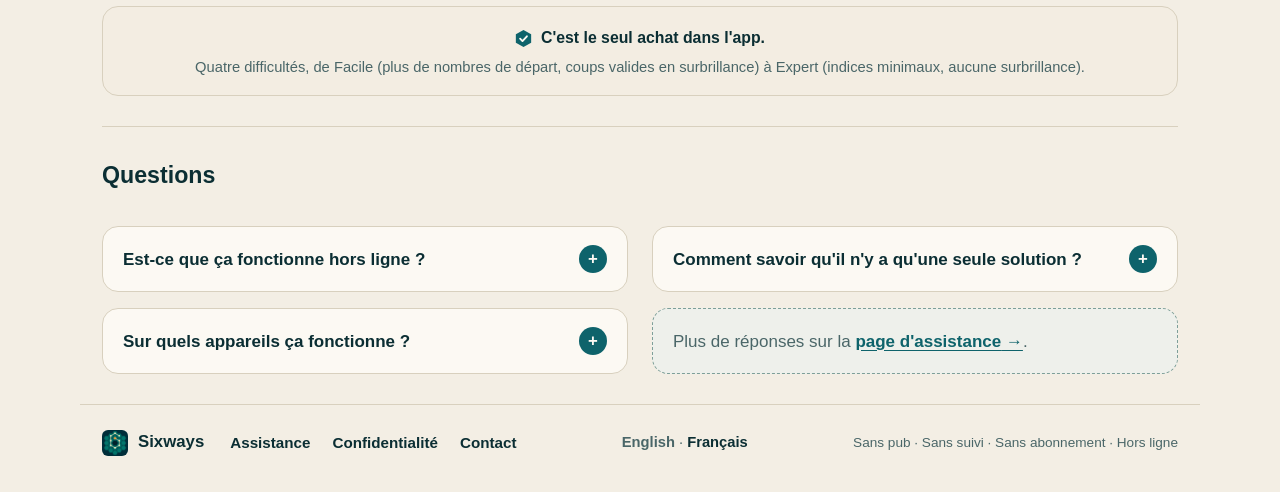
==== commit 3a926d43: "FR homepage: same Get Sixways platform balance (Télécharger Sixways)" ====
--- a/fr/index.html
+++ b/fr/index.html
@@ -52,7 +52,7 @@
   ]
 }
 </script>
-<link rel="stylesheet" href="../styles.css?v=11">
+<link rel="stylesheet" href="../styles.css?v=12">
 </head>
 <body>
 <header>
@@ -106,7 +106,7 @@
 <text x="103.9" y="5.0" text-anchor="middle" font-size="15" font-weight="700" fill="#0B2E33" font-family="ui-rounded,-apple-system,'SF Pro Rounded',sans-serif">12</text>
 </svg></div>
     <p class="soon">Pour iPhone, iPad et Android</p>
-    <p class="play-cta"><a class="play-button" href="../play/"><span class="tri" aria-hidden="true">▶</span>Joue à la démo web gratuite</a><a class="appstore-badge" href="https://apps.apple.com/app/id6838450390"><img src="../assets/app-store-badge-fr.svg" alt="Télécharger sur l'App Store" width="171" height="54"></a><a class="android-test" href="https://sixways.app/test/">Sur Android ? Rejoignez le test gratuit</a></p>
+    <div class="play-cta"><a class="play-button" href="../play/"><span class="tri" aria-hidden="true">▶</span>Joue à la démo web gratuite</a><div class="get-sixways"><p class="get-heading">Télécharger Sixways</p><div class="get-platform"><p class="get-text"><strong>iPhone et iPad</strong> — le jeu complet est déjà disponible sur l'App Store.</p><a class="appstore-badge" href="https://apps.apple.com/app/id6838450390"><img src="../assets/app-store-badge-fr.svg" alt="Télécharger sur l'App Store" width="171" height="54"></a></div><div class="get-platform"><p class="get-text"><strong>Android</strong> — pas encore sur le Play Store. Rejoignez le test gratuit : pour le moment, c'est le seul moyen de jouer sur Android.</p><a class="android-test" href="https://sixways.app/test/">Rejoindre le test gratuit</a></div></div></div>
     <p class="promises">Sans pub · Sans suivi · Sans abonnement · Fonctionne hors ligne</p>
   </section>
 
--- a/styles.css
+++ b/styles.css
@@ -23,7 +23,7 @@
     Roboto, "Helvetica Neue", Arial, sans-serif;
   font-size: 17px; line-height: 1.6; -webkit-font-smoothing: antialiased;
 }
-h1, h2, .brand span, .steps span {
+h1, h2, .brand span, .steps li > span:first-child {
   font-family: ui-rounded, -apple-system, BlinkMacSystemFont, "SF Pro Rounded",
     "Segoe UI", Roboto, sans-serif;
 }
@@ -106,6 +106,40 @@
 }
 .appstore-badge:hover { transform: translateY(-1px); }
 .appstore-badge img { display: block; height: 54px; width: auto; }
+/* Android test link in the hero: an orange pill in the same family
+   as the test page's CTA buttons, so the Android route carries the
+   same weight as the App Store badge in the "Get Sixways" cards. */
+.android-test {
+  display: inline-block; background: var(--orange); color: #FFF7EA;
+  font-family: ui-rounded, -apple-system, BlinkMacSystemFont, "SF Pro Rounded",
+    "Segoe UI", Roboto, sans-serif;
+  font-weight: 700; font-size: 1.05rem; letter-spacing: 0.01em;
+  text-decoration: none; padding: 13px 30px; border-radius: 999px;
+  transition: background-color .18s ease, transform .18s ease;
+}
+.android-test:hover { background: var(--orange-dark); transform: translateY(-1px); }
+/* "Get Sixways": the two platform cards under the hero demo button —
+   iPhone (live on the App Store) and Android (free test) presented
+   as equals. Stacked on phones, side by side when there is room. */
+.get-sixways {
+  flex: 1 1 100%; display: grid; grid-template-columns: 1fr; gap: 12px;
+  margin-top: 4px; text-align: center;
+}
+.get-heading {
+  grid-column: 1 / -1; margin: 0; color: var(--ink);
+  font-family: ui-rounded, -apple-system, BlinkMacSystemFont, "SF Pro Rounded",
+    "Segoe UI", Roboto, sans-serif;
+  font-size: 1.15rem; font-weight: 800;
+}
+.get-platform {
+  background: var(--surface); border: 1px solid var(--border);
+  border-radius: 16px; padding: 18px 20px;
+}
+.get-text { margin: 0 0 14px; color: var(--ink-soft); }
+.get-text strong { color: var(--ink); }
+@media (min-width: 900px) {
+  .get-sixways { grid-template-columns: 1fr 1fr; }
+}
 /* Header Play pill: the big button's colours, header size. Support and
    Privacy live in the footer; the top bar carries the brand and Play. */
 header nav a.nav-play {
@@ -134,7 +168,7 @@
 
 .steps { list-style: none; margin: 0 0 16px; padding: 0; }
 .steps li { display: flex; gap: 14px; margin-bottom: 12px; color: var(--ink-soft); }
-.steps li span { color: var(--teal); font-weight: 800; font-size: 1.15rem; line-height: 1.45; }
+.steps li > span:first-child { color: var(--teal); font-weight: 800; font-size: 1.15rem; line-height: 1.45; }
 
 .boards { list-style: none; margin: 0 0 16px; padding: 0; }
 .boards li {
@@ -238,11 +272,15 @@
      after badge + gap: 20px padding + 38px badge + 14px gap. */
   position: relative; padding: 20px 20px 20px 72px;
 }
-.steps li span {
+.steps li > span:first-child {
   display: inline-flex; align-items: center; justify-content: center;
   width: 38px; height: 43px; background: var(--teal); color: var(--surface);
   font-size: 1.05rem; font-weight: 800; line-height: 1;
-  /* One alignment rule for every card, however the text wraps:
+  /* The selector is scoped to the numeral span (the li's first
+     child) on purpose: a bare ".steps li span" also captured the
+     step body-text spans on the test page and clipped them into
+     the badge as word fragments.
+     One alignment rule for every card, however the text wraps:
      the badge's centre sits on the first text line's centre —
      top = 20px card padding + (27.2px line box − 43px badge) / 2.
      Absolute positioning keeps the rule identical in all three
